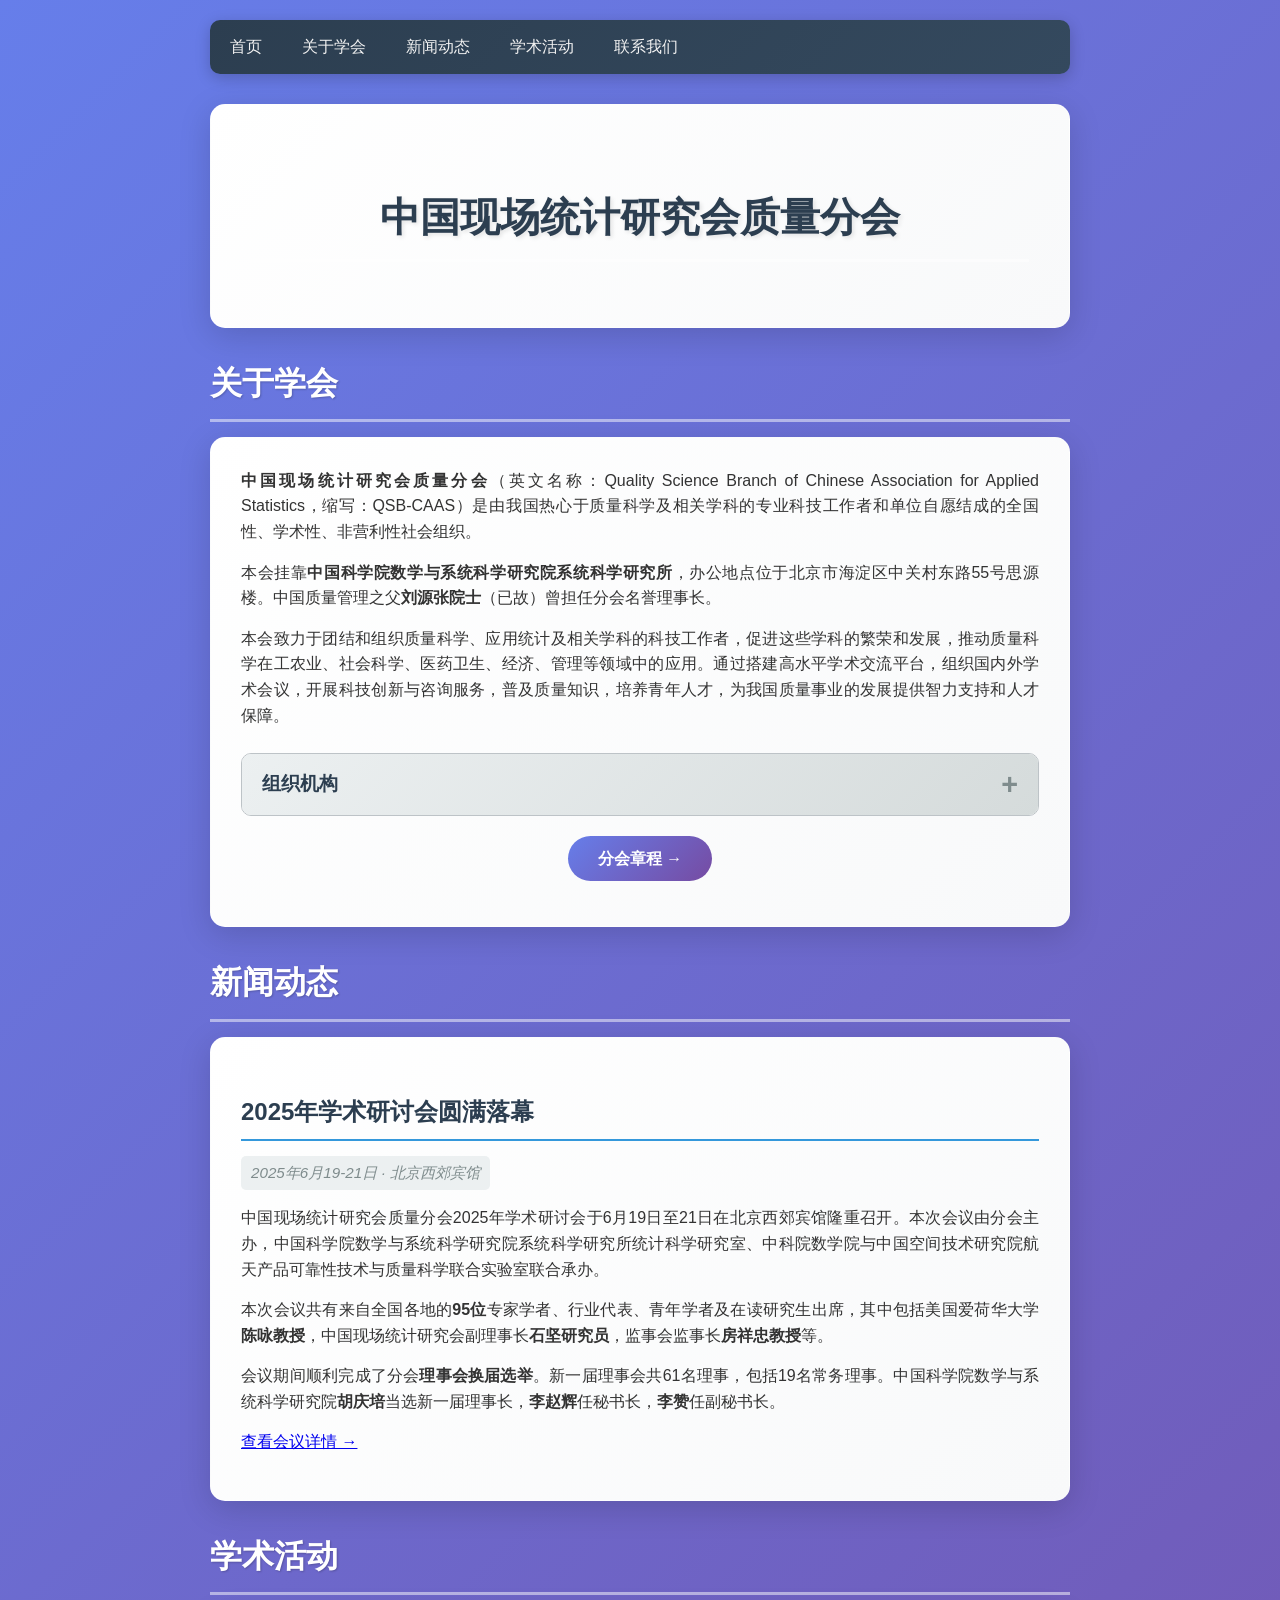
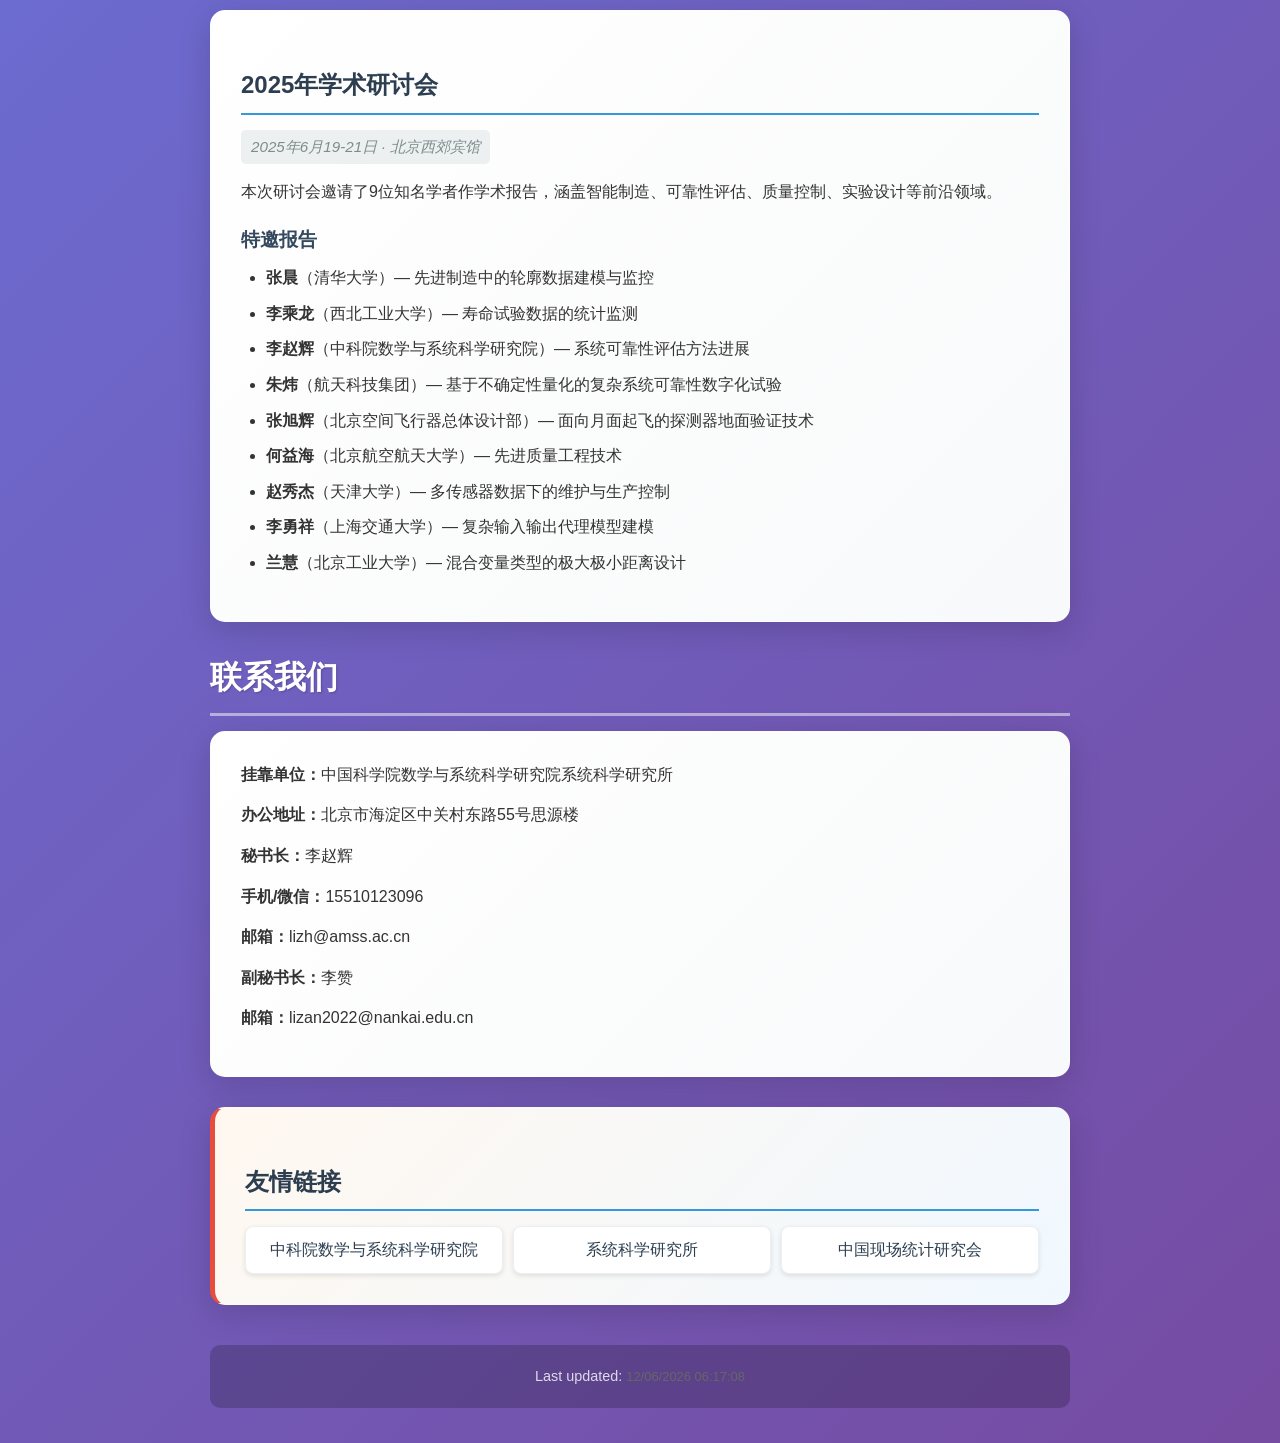
==== index.html @ e999b7ce "添加分会章程子页面，在关于学会中增加超链接" ====
<!DOCTYPE html>
<html lang="zh-CN">
<head>
    <meta charset="UTF-8">
    <meta name="viewport" content="width=device-width, initial-scale=1.0">
    <title>中国现场统计研究会质量分会</title>
    <link rel="stylesheet" href="/style.css">
</head>
<body>

<div class="navbar">
    <a href="#top">首页</a>
    <a href="#about">关于学会</a>
    <a href="#news">新闻动态</a>
    <a href="#activity">学术活动</a>
    <a href="#contact">联系我们</a>
</div>

<span class='anchor' id='top'></span>

<div class="profile">
  <h1>中国现场统计研究会质量分会</h1>
</div>

<span class='anchor' id='about'></span>

<h1>关于学会</h1>

<div class="section-content">
  <p><strong>中国现场统计研究会质量分会</strong>（英文名称：Quality Science Branch of Chinese Association for Applied Statistics，缩写：QSB-CAAS）是由我国热心于质量科学及相关学科的专业科技工作者和单位自愿结成的全国性、学术性、非营利性社会组织。</p>
  
  <p>本会挂靠<strong>中国科学院数学与系统科学研究院系统科学研究所</strong>，办公地点位于北京市海淀区中关村东路55号思源楼。中国质量管理之父<strong>刘源张院士</strong>（已故）曾担任分会名誉理事长。</p>
  
  <p>本会致力于团结和组织质量科学、应用统计及相关学科的科技工作者，促进这些学科的繁荣和发展，推动质量科学在工农业、社会科学、医药卫生、经济、管理等领域中的应用。通过搭建高水平学术交流平台，组织国内外学术会议，开展科技创新与咨询服务，普及质量知识，培养青年人才，为我国质量事业的发展提供智力支持和人才保障。</p>
  
  <details class="council-details">
    <summary>组织机构</summary>
    <div class="council-content">
      <p><strong>秘书长：</strong>李赵辉（中国科学院数学与系统科学研究院）</p>
      <p><strong>副秘书长：</strong>李赞（南开大学）</p>
      
      <h3>顾问（8名）</h3>
      <p class="council-list">于丹、赵宇、遇今、刘春合、房祥忠、程维虎、石坚、王立</p>
      
      <h3>理事长（5人）</h3>
      <p class="council-list">胡庆培、王凯波、王晶燕、马小兵、艾轶博</p>
      
      <h3>常务理事（19名）</h3>
      <p class="council-list">胡庆培、王凯波、王晶燕、马小兵、艾轶博、熊世峰、艾俊、宋政吉、熊笑、朱炜、何益海、张玺、吴建国、张晨、岳小伟、王典朋、陈磊、李忠华、李勇祥</p>
      
      <h3>理事（59名）</h3>
      <p class="council-list">胡庆培、王凯波、王晶燕、马小兵、艾轶博、熊世峰、艾俊、宋政吉、熊笑、朱炜、何益海、张玺、吴建国、张晨、岳小伟、王典朋、陈磊、李忠华、李勇祥、徐建宇、李赞、李赵辉、王成杰、宋锴、王彦、兰慧、何煦、潘文亮、王星、虞俊、陈建斌、孔祥顺、胡翔斌、赵健宇、张旭辉、张萌、马梁、戴伟、黄婷婷、赵广燕、李乘龙、赵秀杰、郭捷、张兆民、王峰、梁巧、周洪宇、陈佳、姜帆、邹庆荣、陈悦、王柄霖、徐照光、李凌江、高园园、张琪、赵婷、王志琼、王迪</p>
    </div>
  </details>
  
  <p style="margin-top: 20px; text-align: center;"><a href="/charter.html" style="display: inline-block; padding: 10px 30px; background: linear-gradient(135deg, #667eea 0%, #764ba2 100%); color: white; text-decoration: none; border-radius: 25px; font-weight: bold;">分会章程 →</a></p>
</div>

<span class='anchor' id='news'></span>

<h1>新闻动态</h1>

<div class="section-content">
  <h2>2025年学术研讨会圆满落幕</h2>
  <p class="news-date">2025年6月19-21日 · 北京西郊宾馆</p>
  
  <p>中国现场统计研究会质量分会2025年学术研讨会于6月19日至21日在北京西郊宾馆隆重召开。本次会议由分会主办，中国科学院数学与系统科学研究院系统科学研究所统计科学研究室、中科院数学院与中国空间技术研究院航天产品可靠性技术与质量科学联合实验室联合承办。</p>
  
  <p>本次会议共有来自全国各地的<strong>95位</strong>专家学者、行业代表、青年学者及在读研究生出席，其中包括美国爱荷华大学<strong>陈咏教授</strong>，中国现场统计研究会副理事长<strong>石坚研究员</strong>，监事会监事长<strong>房祥忠教授</strong>等。</p>
  
  <p>会议期间顺利完成了分会<strong>理事会换届选举</strong>。新一届理事会共61名理事，包括19名常务理事。中国科学院数学与系统科学研究院<strong>胡庆培</strong>当选新一届理事长，<strong>李赵辉</strong>任秘书长，<strong>李赞</strong>任副秘书长。</p>
  
  <p><a href="#activity">查看会议详情 →</a></p>
</div>

<span class='anchor' id='activity'></span>

<h1>学术活动</h1>

<div class="section-content">
  <h2>2025年学术研讨会</h2>
  <p class="news-date">2025年6月19-21日 · 北京西郊宾馆</p>
  
  <p>本次研讨会邀请了9位知名学者作学术报告，涵盖智能制造、可靠性评估、质量控制、实验设计等前沿领域。</p>
  
  <h3>特邀报告</h3>
  <ul>
    <li><strong>张晨</strong>（清华大学）— 先进制造中的轮廓数据建模与监控</li>
    <li><strong>李乘龙</strong>（西北工业大学）— 寿命试验数据的统计监测</li>
    <li><strong>李赵辉</strong>（中科院数学与系统科学研究院）— 系统可靠性评估方法进展</li>
    <li><strong>朱炜</strong>（航天科技集团）— 基于不确定性量化的复杂系统可靠性数字化试验</li>
    <li><strong>张旭辉</strong>（北京空间飞行器总体设计部）— 面向月面起飞的探测器地面验证技术</li>
    <li><strong>何益海</strong>（北京航空航天大学）— 先进质量工程技术</li>
    <li><strong>赵秀杰</strong>（天津大学）— 多传感器数据下的维护与生产控制</li>
    <li><strong>李勇祥</strong>（上海交通大学）— 复杂输入输出代理模型建模</li>
    <li><strong>兰慧</strong>（北京工业大学）— 混合变量类型的极大极小距离设计</li>
  </ul>
</div>

<span class='anchor' id='contact'></span>

<h1>联系我们</h1>

<div class="section-content">
  <p><strong>挂靠单位：</strong>中国科学院数学与系统科学研究院系统科学研究所</p>
  <p><strong>办公地址：</strong>北京市海淀区中关村东路55号思源楼</p>
  <p><strong>秘书长：</strong>李赵辉</p>
  <p><strong>手机/微信：</strong>15510123096</p>
  <p><strong>邮箱：</strong>lizh@amss.ac.cn</p>
  <p><strong>副秘书长：</strong>李赞</p>
  <p><strong>邮箱：</strong>lizan2022@nankai.edu.cn</p>
</div>

<div class="section-content links-box">
  <h2>友情链接</h2>
  <div class="links-grid">
    <a href="http://www.amss.cas.cn" target="_blank">中科院数学与系统科学研究院</a>
    <a href="http://www.amss.cas.cn/ss" target="_blank">系统科学研究所</a>
    <a href="https://www.tsien.org" target="_blank">中国现场统计研究会</a>
  </div>
</div>

<p class="footer">Last updated: <span id="lastModified"></span></p>

<script src="https://code.jquery.com/jquery-3.6.0.min.js"></script>
<script src="/script.js"></script>

</body>
</html>
---- style.css ----
* {
    margin: 0;
    padding: 0;
    box-sizing: border-box;
}

body {
    font-family: -apple-system, BlinkMacSystemFont, "Segoe UI", Roboto, "Helvetica Neue", Arial, sans-serif;
    line-height: 1.6;
    color: #333;
    max-width: 900px;
    margin: 0 auto;
    padding: 20px;
    background: linear-gradient(135deg, #667eea 0%, #764ba2 100%);
    min-height: 100vh;
}

.navbar {
    background: linear-gradient(135deg, #2c3e50 0%, #34495e 100%);
    overflow: hidden;
    border-radius: 10px;
    margin-bottom: 30px;
    box-shadow: 0 4px 15px rgba(0,0,0,0.2);
}

.navbar a {
    float: left;
    display: block;
    color: #f2f2f2;
    text-align: center;
    padding: 14px 20px;
    text-decoration: none;
    font-size: 16px;
    transition: all 0.3s;
}

.navbar a:hover {
    background-color: #3498db;
    color: white;
    transform: translateY(-2px);
}

.anchor {
    display: block;
    position: relative;
    top: -70px;
    visibility: hidden;
}

.profile {
    background: linear-gradient(135deg, #ffffff 0%, #f8f9fa 100%);
    padding: 50px 40px;
    border-radius: 15px;
    box-shadow: 0 8px 32px rgba(0,0,0,0.15);
    margin-bottom: 30px;
    text-align: center;
    border: 1px solid rgba(255,255,255,0.2);
}

.profile h1 {
    color: #2c3e50;
    margin-bottom: 15px;
    font-size: 2.5em;
    text-shadow: 2px 2px 4px rgba(0,0,0,0.1);
}

.profile p {
    color: #666;
    font-size: 1.2em;
}

h1 {
    color: white;
    margin: 30px 0 15px 0;
    padding-bottom: 10px;
    border-bottom: 3px solid rgba(255,255,255,0.5);
    text-shadow: 1px 1px 2px rgba(0,0,0,0.2);
}

p {
    margin-bottom: 15px;
    text-align: justify;
}

ul {
    margin-left: 20px;
    margin-bottom: 15px;
}

li {
    margin-bottom: 8px;
}

#lastModified {
    color: #666;
    font-size: 0.9em;
}

.section-content {
    background: linear-gradient(135deg, #ffffff 0%, #f8f9fa 100%);
    padding: 30px;
    border-radius: 15px;
    box-shadow: 0 8px 32px rgba(0,0,0,0.15);
    margin-bottom: 30px;
    border: 1px solid rgba(255,255,255,0.2);
    transition: transform 0.3s;
}

.section-content:hover {
    transform: translateY(-5px);
}

.section-content h2 {
    color: #2c3e50;
    margin: 25px 0 15px 0;
    padding-bottom: 8px;
    border-bottom: 2px solid #3498db;
    font-size: 1.5em;
}

.section-content h3 {
    color: #34495e;
    margin: 20px 0 10px 0;
    font-size: 1.2em;
}

.section-content ul {
    margin-left: 25px;
    margin-bottom: 15px;
}

.section-content li {
    margin-bottom: 10px;
    line-height: 1.6;
}

.news-date {
    color: #7f8c8d;
    font-size: 0.95em;
    margin-bottom: 15px;
    font-style: italic;
    background: #ecf0f1;
    padding: 5px 10px;
    border-radius: 5px;
    display: inline-block;
}

.subtitle {
    color: #666;
    font-size: 1.1em;
    margin-top: 10px;
    font-style: italic;
}

/* 理事会折叠样式 */
.council-details {
    margin-top: 25px;
    border: 1px solid #bdc3c7;
    border-radius: 10px;
    overflow: hidden;
    background: #f8f9fa;
}

.council-details summary {
    padding: 15px 20px;
    font-size: 1.2em;
    font-weight: bold;
    color: #2c3e50;
    cursor: pointer;
    background: linear-gradient(135deg, #ecf0f1 0%, #d5dbdb 100%);
    list-style: none;
    position: relative;
    transition: all 0.3s;
}

.council-details summary:hover {
    background: linear-gradient(135deg, #d5dbdb 0%, #bdc3c7 100%);
}

.council-details summary::-webkit-details-marker {
    display: none;
}

.council-details summary::after {
    content: '+';
    position: absolute;
    right: 20px;
    top: 50%;
    transform: translateY(-50%);
    font-size: 1.5em;
    color: #7f8c8d;
    transition: transform 0.3s;
}

.council-details[open] summary::after {
    content: '−';
    transform: translateY(-50%);
}

.council-content {
    padding: 20px;
    background: white;
}

.council-content h3 {
    color: #2c3e50;
    margin: 20px 0 10px 0;
    font-size: 1em;
    border-bottom: 1px solid #ecf0f1;
    padding-bottom: 5px;
}

.council-list {
    font-size: 0.85em;
    color: #555;
    line-height: 1.8;
    margin: 10px 0;
}

/* 友情链接样式 */
.links-box {
    background: linear-gradient(135deg, #fff8f0 0%, #f0f8ff 100%);
    border-left: 5px solid #e74c3c;
}

.links-grid {
    display: grid;
    grid-template-columns: repeat(auto-fit, minmax(200px, 1fr));
    gap: 10px;
    margin-top: 15px;
}

.links-grid a {
    display: block;
    padding: 10px 15px;
    background: white;
    color: #2c3e50;
    text-decoration: none;
    border-radius: 8px;
    text-align: center;
    box-shadow: 0 2px 5px rgba(0,0,0,0.1);
    transition: all 0.3s;
    border: 1px solid #ecf0f1;
}

.links-grid a:hover {
    background: #3498db;
    color: white;
    transform: translateY(-2px);
    box-shadow: 0 4px 12px rgba(52, 152, 219, 0.3);
}

.footer {
    text-align: center;
    color: rgba(255,255,255,0.8);
    font-size: 0.9em;
    margin-top: 40px;
    padding: 20px;
    background: rgba(0,0,0,0.2);
    border-radius: 10px;
}

/* 响应式设计 */
@media (max-width: 600px) {
    .navbar a {
        float: none;
        width: 100%;
    }
    
    .profile h1 {
        font-size: 1.8em;
    }
    

}
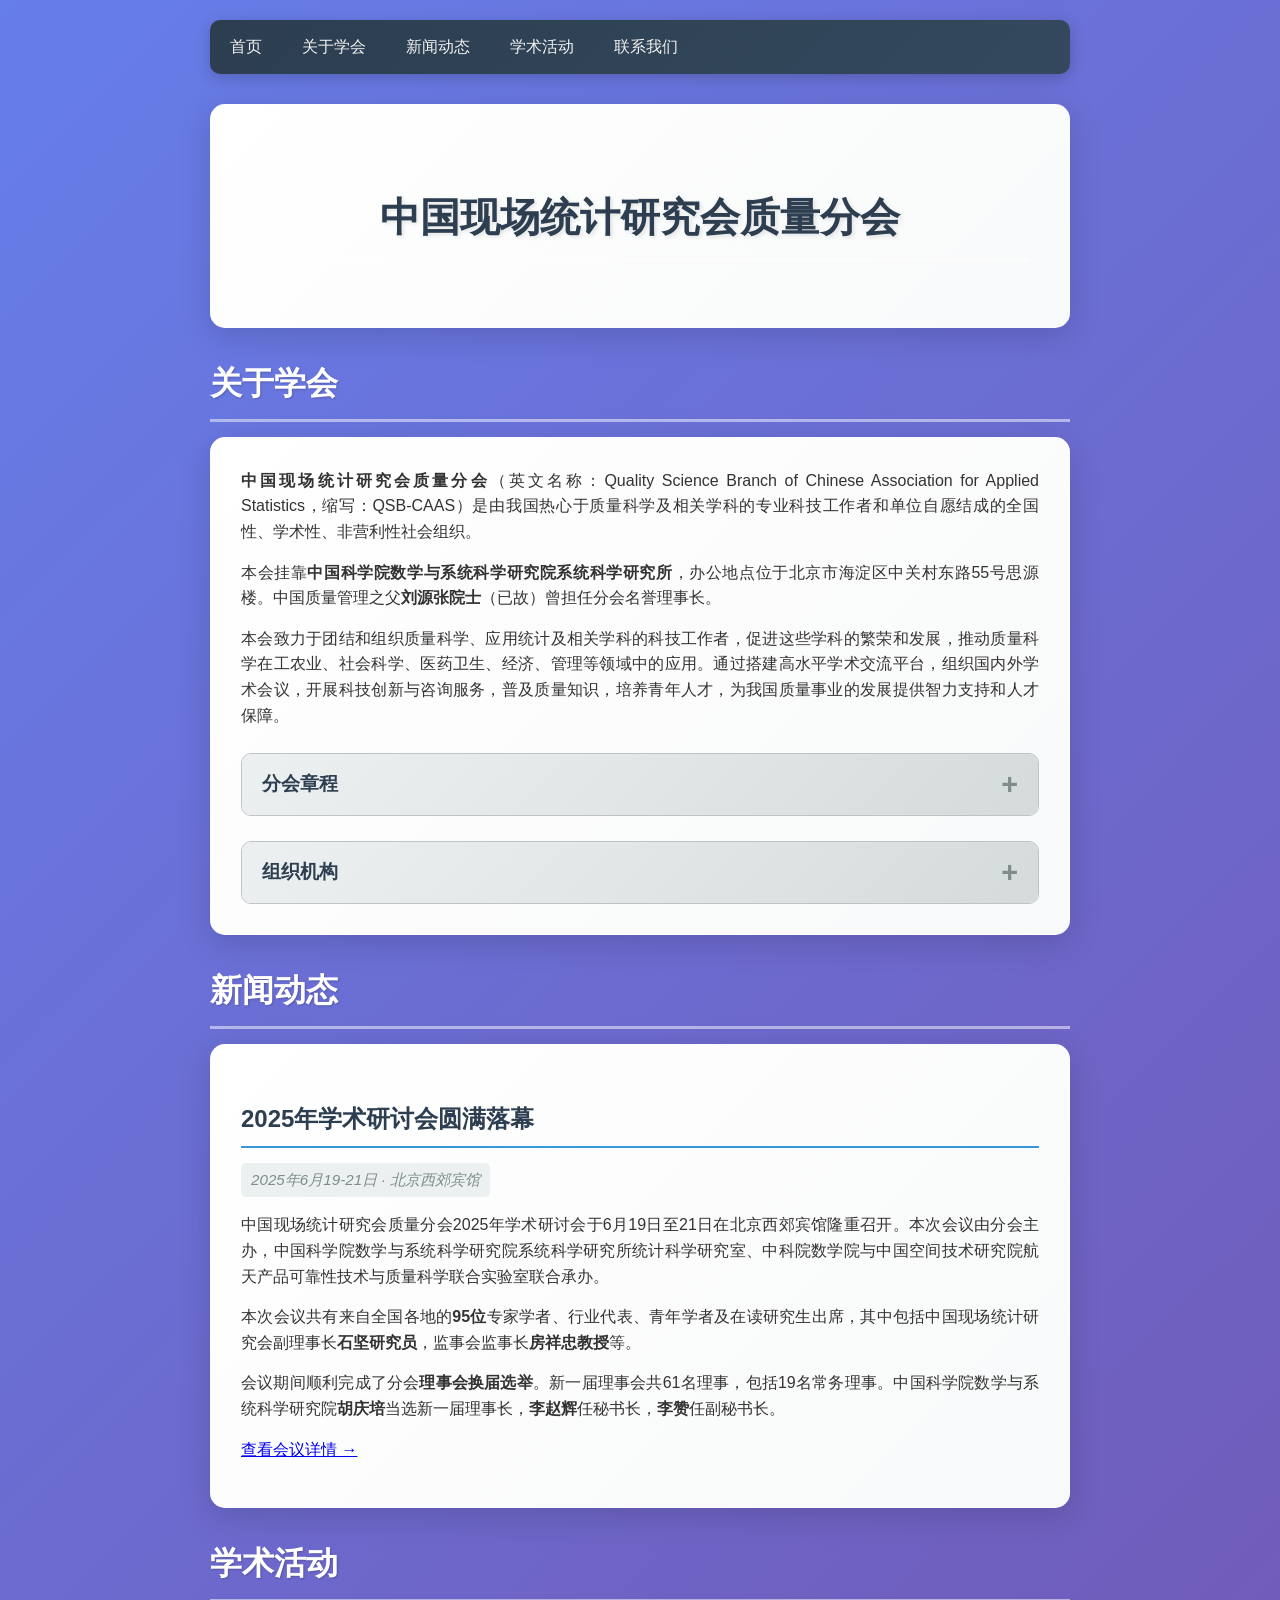
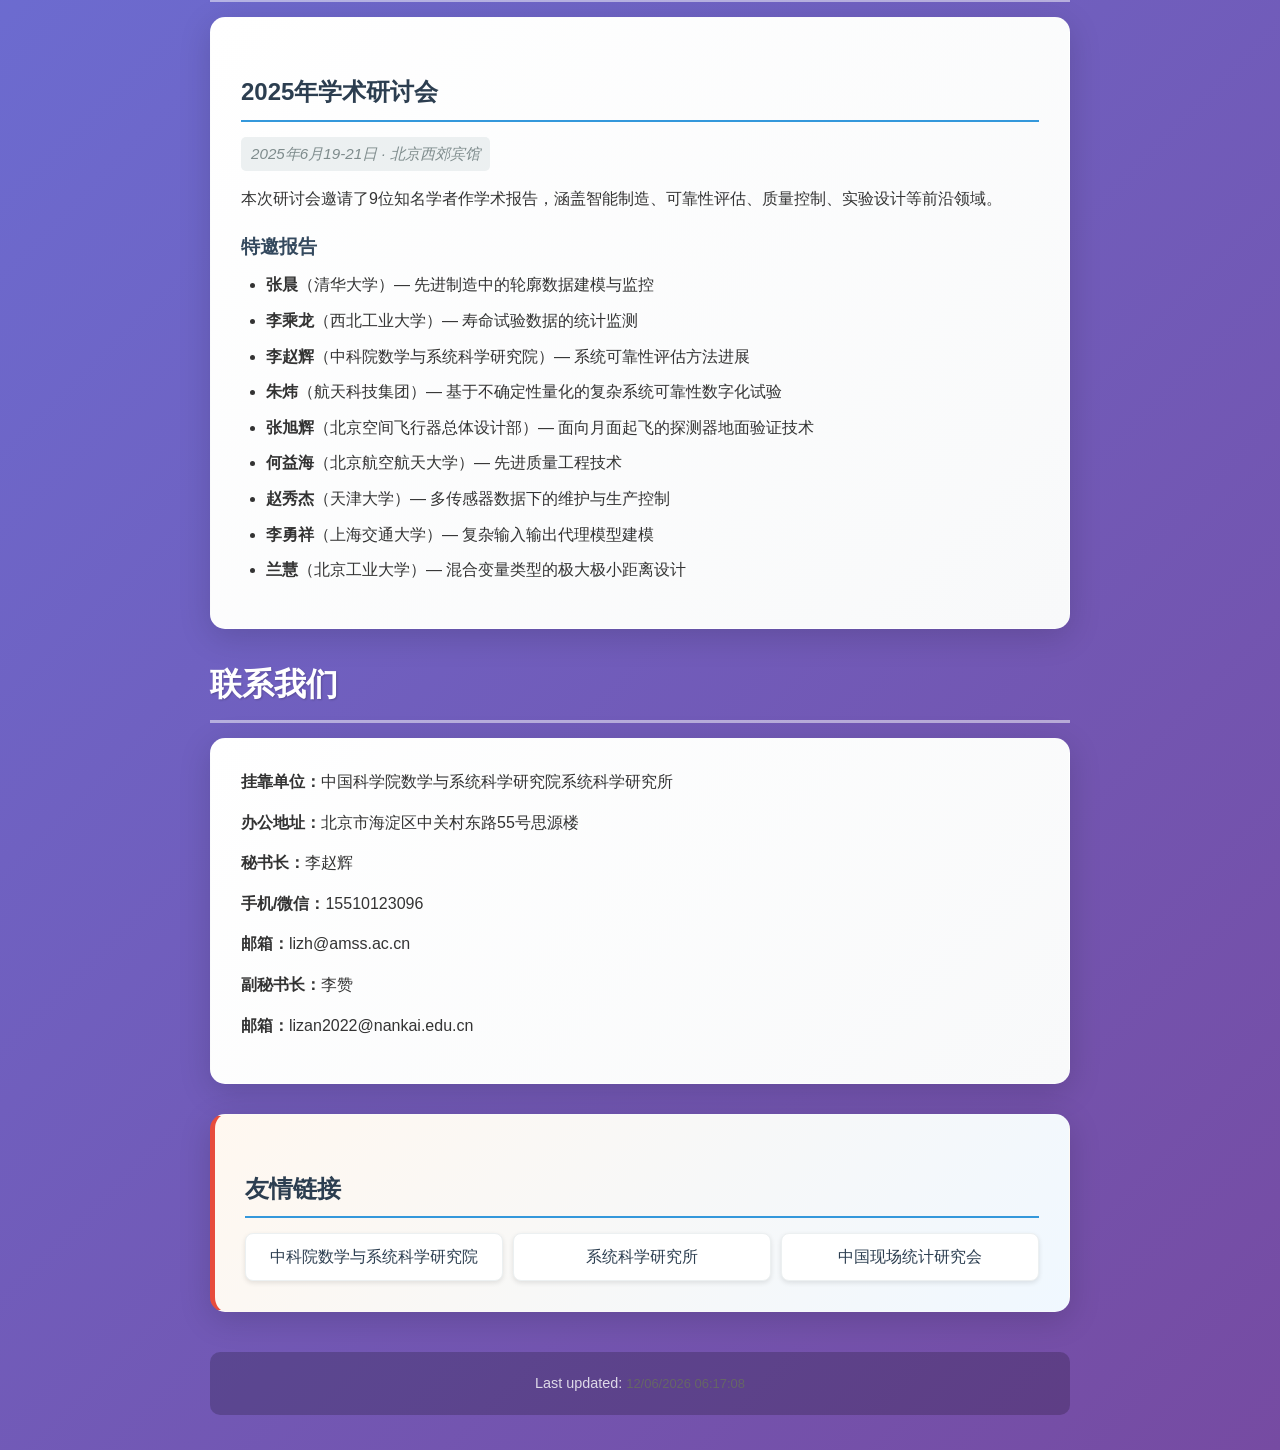
==== commit f320668e: "删除陈咏信息，将章程链接改为折叠式并前置" ====
--- a/index.html
+++ b/index.html
@@ -34,6 +34,13 @@
   <p>本会致力于团结和组织质量科学、应用统计及相关学科的科技工作者，促进这些学科的繁荣和发展，推动质量科学在工农业、社会科学、医药卫生、经济、管理等领域中的应用。通过搭建高水平学术交流平台，组织国内外学术会议，开展科技创新与咨询服务，普及质量知识，培养青年人才，为我国质量事业的发展提供智力支持和人才保障。</p>
   
   <details class="council-details">
+    <summary>分会章程</summary>
+    <div class="council-content">
+      <p style="text-align: center; margin: 20px 0;"><a href="/charter.html" style="display: inline-block; padding: 12px 40px; background: linear-gradient(135deg, #667eea 0%, #764ba2 100%); color: white; text-decoration: none; border-radius: 25px; font-weight: bold;">查看完整章程 →</a></p>
+    </div>
+  </details>
+  
+  <details class="council-details">
     <summary>组织机构</summary>
     <div class="council-content">
       <p><strong>秘书长：</strong>李赵辉（中国科学院数学与系统科学研究院）</p>
@@ -53,7 +60,6 @@
     </div>
   </details>
   
-  <p style="margin-top: 20px; text-align: center;"><a href="/charter.html" style="display: inline-block; padding: 10px 30px; background: linear-gradient(135deg, #667eea 0%, #764ba2 100%); color: white; text-decoration: none; border-radius: 25px; font-weight: bold;">分会章程 →</a></p>
 </div>
 
 <span class='anchor' id='news'></span>
@@ -66,7 +72,7 @@
   
   <p>中国现场统计研究会质量分会2025年学术研讨会于6月19日至21日在北京西郊宾馆隆重召开。本次会议由分会主办，中国科学院数学与系统科学研究院系统科学研究所统计科学研究室、中科院数学院与中国空间技术研究院航天产品可靠性技术与质量科学联合实验室联合承办。</p>
   
-  <p>本次会议共有来自全国各地的<strong>95位</strong>专家学者、行业代表、青年学者及在读研究生出席，其中包括美国爱荷华大学<strong>陈咏教授</strong>，中国现场统计研究会副理事长<strong>石坚研究员</strong>，监事会监事长<strong>房祥忠教授</strong>等。</p>
+  <p>本次会议共有来自全国各地的<strong>95位</strong>专家学者、行业代表、青年学者及在读研究生出席，其中包括中国现场统计研究会副理事长<strong>石坚研究员</strong>，监事会监事长<strong>房祥忠教授</strong>等。</p>
   
   <p>会议期间顺利完成了分会<strong>理事会换届选举</strong>。新一届理事会共61名理事，包括19名常务理事。中国科学院数学与系统科学研究院<strong>胡庆培</strong>当选新一届理事长，<strong>李赵辉</strong>任秘书长，<strong>李赞</strong>任副秘书长。</p>
   
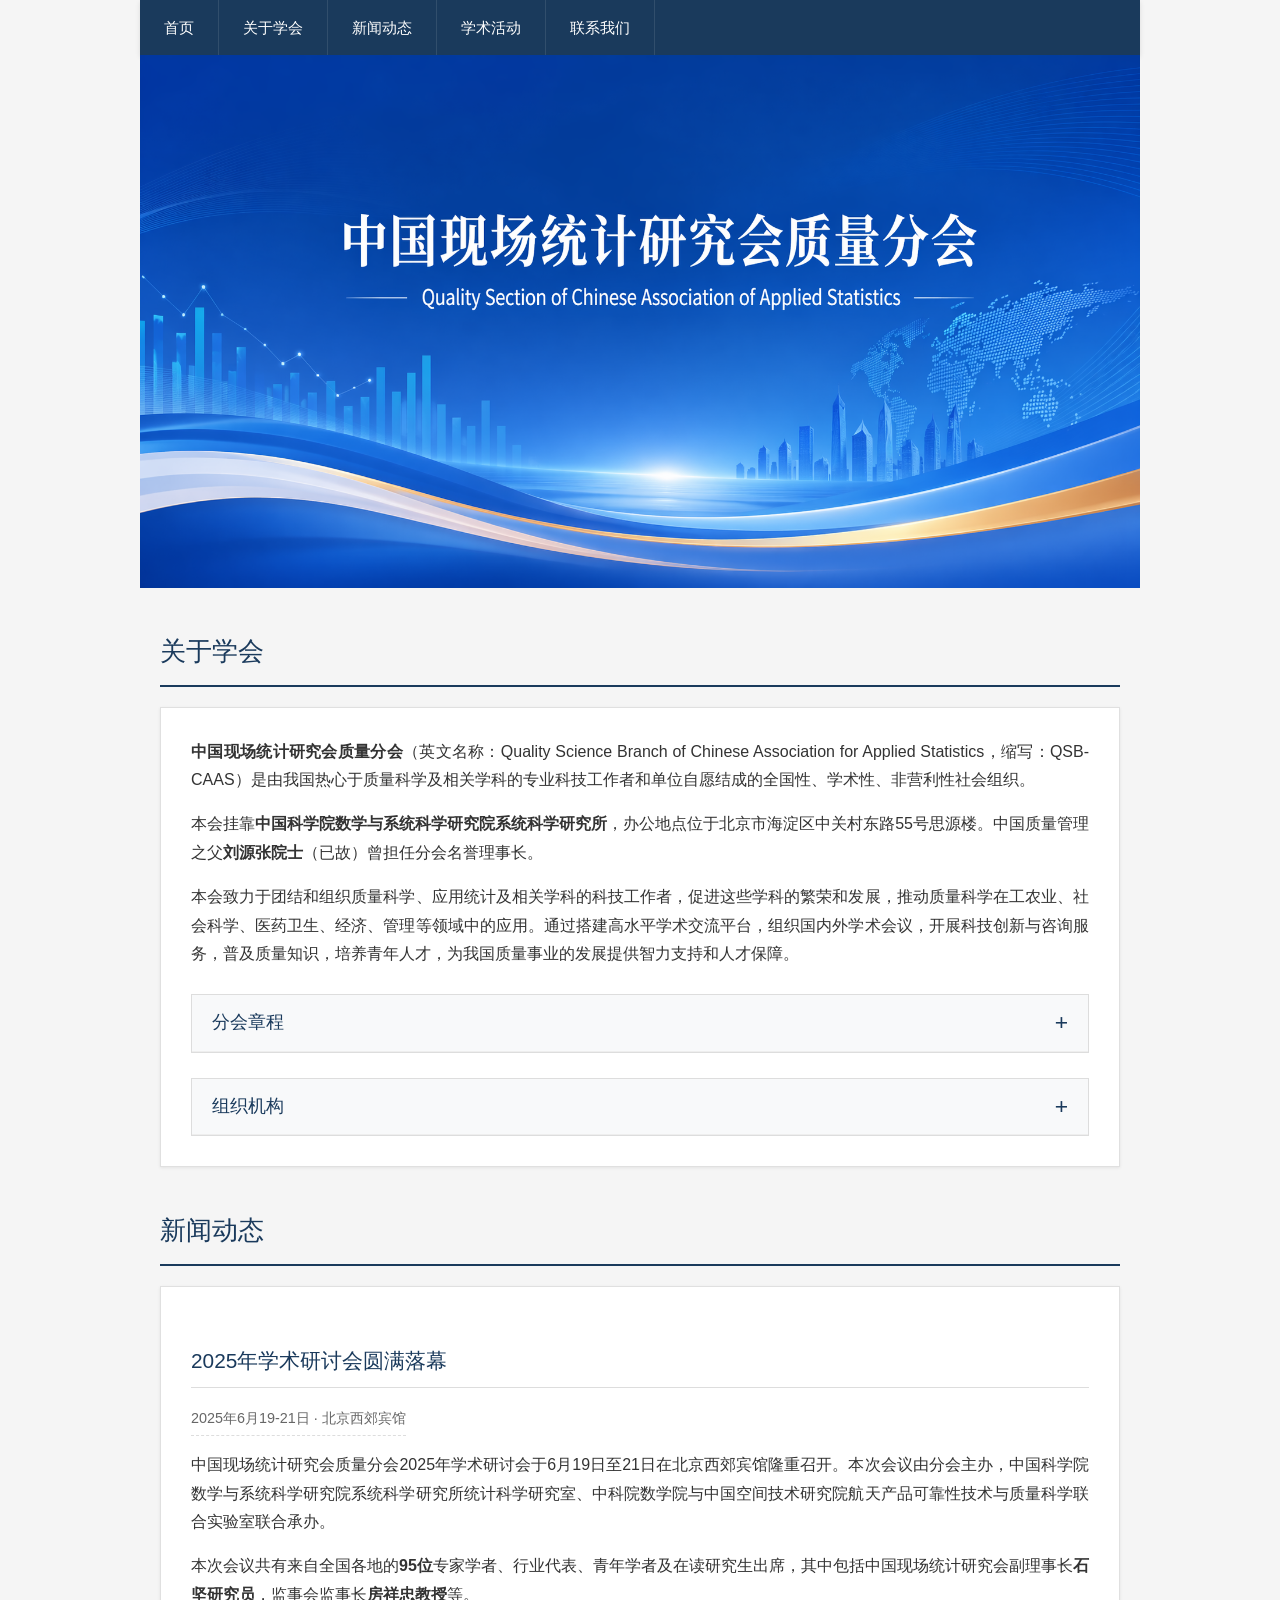
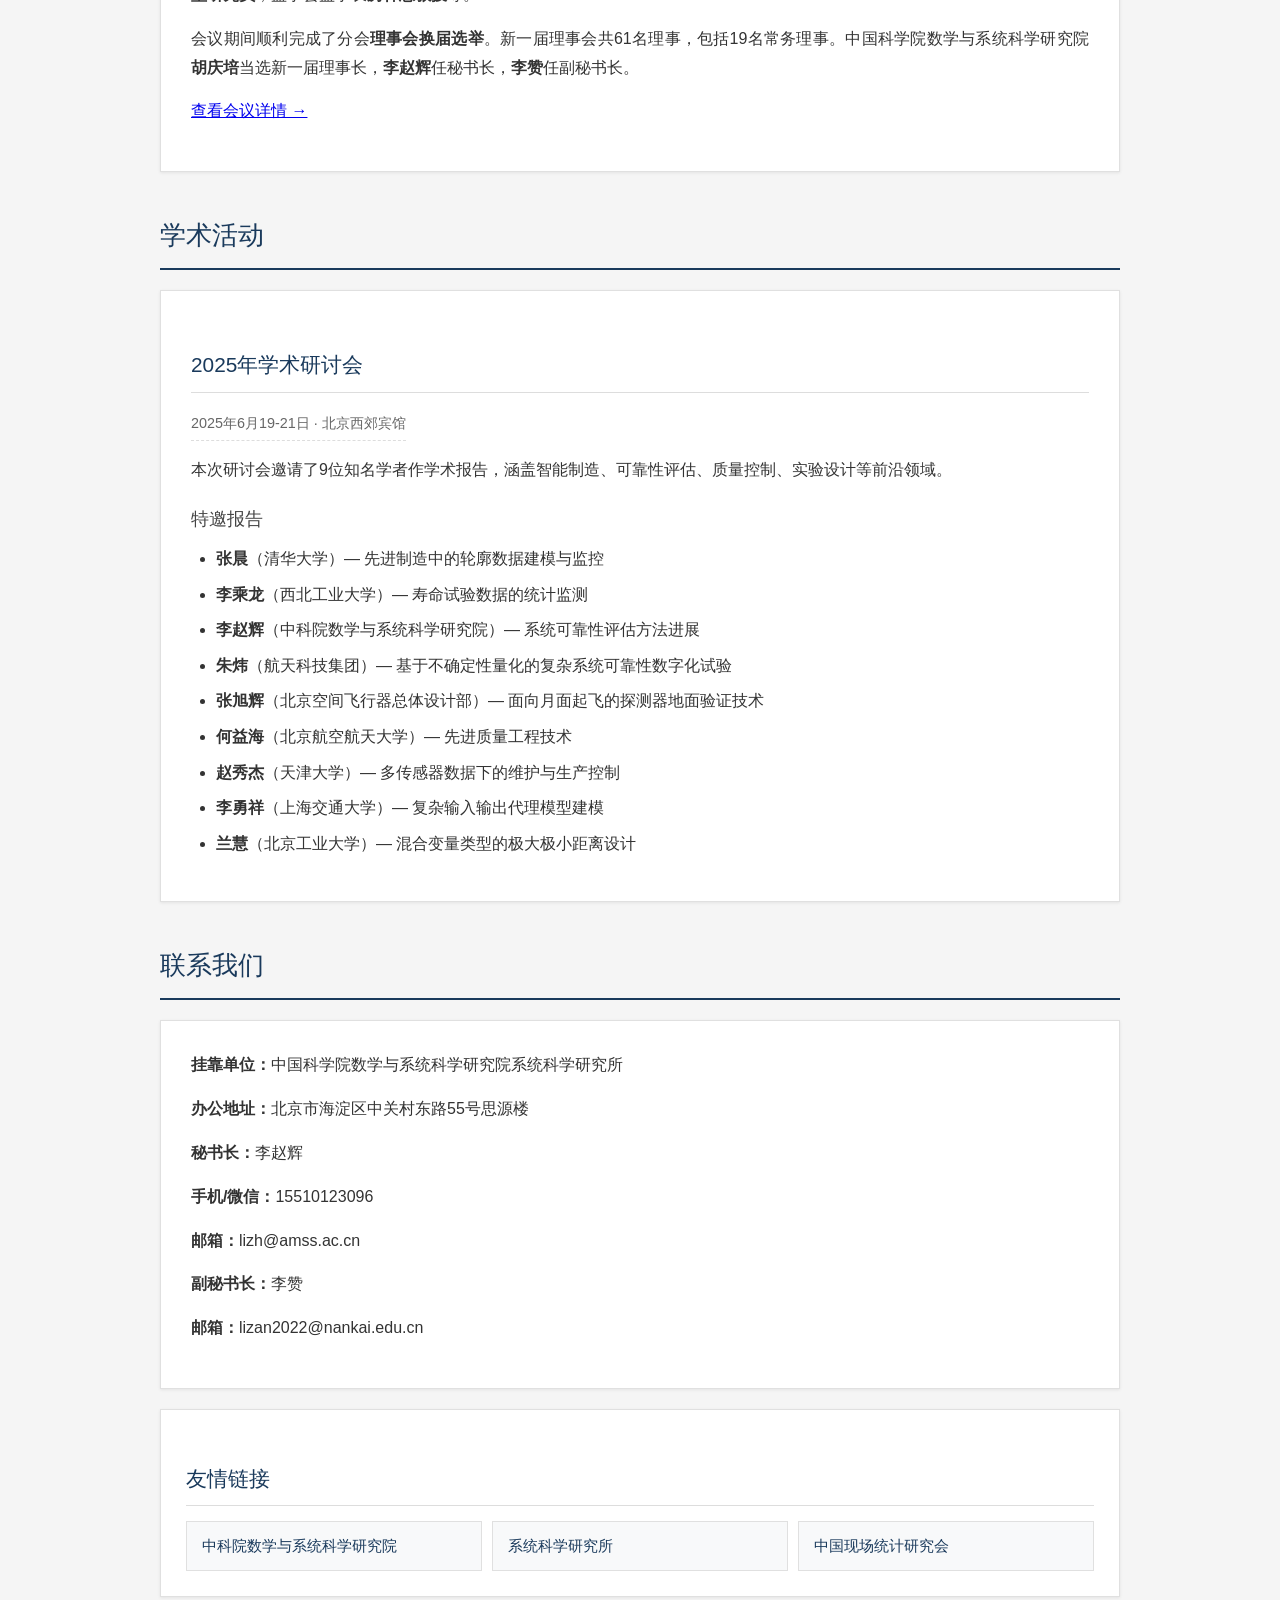
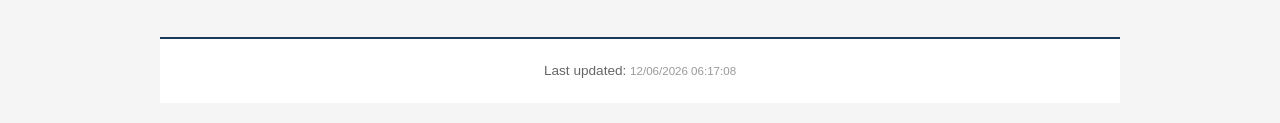
==== commit 937050b2: "feat: replace text title with banner image and remove background padding" ====
--- a/index.html
+++ b/index.html
@@ -19,7 +19,7 @@
 <span class='anchor' id='top'></span>
 
 <div class="profile">
-  <h1>中国现场统计研究会质量分会</h1>
+  <img src="/title.png" alt="中国现场统计研究会质量分会" class="title-img">
 </div>
 
 <span class='anchor' id='about'></span>
@@ -121,7 +121,7 @@
   <h2>友情链接</h2>
   <div class="links-grid">
     <a href="http://www.amss.cas.cn" target="_blank">中科院数学与系统科学研究院</a>
-    <a href="http://www.amss.cas.cn/ss" target="_blank">系统科学研究所</a>
+    <a href="http://iss.amss.cas.cn/" target="_blank">系统科学研究所</a>
     <a href="https://www.tsien.org" target="_blank">中国现场统计研究会</a>
   </div>
 </div>
--- a/style.css
+++ b/style.css
@@ -5,76 +5,73 @@
 }
 
 body {
-    font-family: -apple-system, BlinkMacSystemFont, "Segoe UI", Roboto, "Helvetica Neue", Arial, sans-serif;
-    line-height: 1.6;
+    font-family: "Microsoft YaHei", "SimHei", -apple-system, BlinkMacSystemFont, "Segoe UI", Roboto, "Helvetica Neue", Arial, sans-serif;
+    line-height: 1.8;
     color: #333;
-    max-width: 900px;
+    max-width: 1000px;
     margin: 0 auto;
-    padding: 20px;
-    background: linear-gradient(135deg, #667eea 0%, #764ba2 100%);
+    padding: 0;
+    background: #f5f5f5;
     min-height: 100vh;
 }
 
 .navbar {
-    background: linear-gradient(135deg, #2c3e50 0%, #34495e 100%);
+    background: #1a3a5c;
     overflow: hidden;
-    border-radius: 10px;
-    margin-bottom: 30px;
-    box-shadow: 0 4px 15px rgba(0,0,0,0.2);
+    margin-bottom: 0;
+    box-shadow: 0 2px 5px rgba(0,0,0,0.1);
 }
 
 .navbar a {
     float: left;
     display: block;
-    color: #f2f2f2;
+    color: #fff;
     text-align: center;
-    padding: 14px 20px;
+    padding: 14px 24px;
     text-decoration: none;
-    font-size: 16px;
-    transition: all 0.3s;
+    font-size: 15px;
+    transition: background-color 0.3s;
+    border-right: 1px solid rgba(255,255,255,0.1);
 }
 
 .navbar a:hover {
-    background-color: #3498db;
+    background-color: #2c5282;
     color: white;
-    transform: translateY(-2px);
 }
 
 .anchor {
     display: block;
     position: relative;
-    top: -70px;
+    top: -50px;
     visibility: hidden;
 }
 
 .profile {
-    background: linear-gradient(135deg, #ffffff 0%, #f8f9fa 100%);
-    padding: 50px 40px;
-    border-radius: 15px;
-    box-shadow: 0 8px 32px rgba(0,0,0,0.15);
-    margin-bottom: 30px;
+    background: none;
+    padding: 0;
+    margin-bottom: 0;
     text-align: center;
-    border: 1px solid rgba(255,255,255,0.2);
-}
-
-.profile h1 {
-    color: #2c3e50;
-    margin-bottom: 15px;
-    font-size: 2.5em;
-    text-shadow: 2px 2px 4px rgba(0,0,0,0.1);
 }
 
 .profile p {
-    color: #666;
-    font-size: 1.2em;
+    color: rgba(255,255,255,0.9);
+    font-size: 1.1em;
+}
+
+.title-img {
+    width: 100%;
+    height: auto;
+    display: block;
+    margin: 0 auto;
 }
 
 h1 {
-    color: white;
-    margin: 30px 0 15px 0;
+    color: #1a3a5c;
+    margin: 40px 20px 20px 20px;
     padding-bottom: 10px;
-    border-bottom: 3px solid rgba(255,255,255,0.5);
-    text-shadow: 1px 1px 2px rgba(0,0,0,0.2);
+    border-bottom: 2px solid #1a3a5c;
+    font-size: 1.6em;
+    font-weight: normal;
 }
 
 p {
@@ -83,7 +80,7 @@
 }
 
 ul {
-    margin-left: 20px;
+    margin-left: 25px;
     margin-bottom: 15px;
 }
 
@@ -92,36 +89,32 @@
 }
 
 #lastModified {
-    color: #666;
-    font-size: 0.9em;
+    color: #999;
+    font-size: 0.85em;
 }
 
 .section-content {
-    background: linear-gradient(135deg, #ffffff 0%, #f8f9fa 100%);
+    background: white;
     padding: 30px;
-    border-radius: 15px;
-    box-shadow: 0 8px 32px rgba(0,0,0,0.15);
-    margin-bottom: 30px;
-    border: 1px solid rgba(255,255,255,0.2);
-    transition: transform 0.3s;
-}
-
-.section-content:hover {
-    transform: translateY(-5px);
+    margin: 20px;
+    border: 1px solid #e0e0e0;
+    box-shadow: 0 1px 3px rgba(0,0,0,0.08);
 }
 
 .section-content h2 {
-    color: #2c3e50;
+    color: #1a3a5c;
     margin: 25px 0 15px 0;
     padding-bottom: 8px;
-    border-bottom: 2px solid #3498db;
-    font-size: 1.5em;
+    border-bottom: 1px solid #ddd;
+    font-size: 1.3em;
+    font-weight: normal;
 }
 
 .section-content h3 {
-    color: #34495e;
+    color: #444;
     margin: 20px 0 10px 0;
-    font-size: 1.2em;
+    font-size: 1.1em;
+    font-weight: normal;
 }
 
 .section-content ul {
@@ -135,13 +128,11 @@
 }
 
 .news-date {
-    color: #7f8c8d;
-    font-size: 0.95em;
-    margin-bottom: 15px;
-    font-style: italic;
-    background: #ecf0f1;
-    padding: 5px 10px;
-    border-radius: 5px;
+    color: #666;
+    font-size: 0.9em;
+    margin-bottom: 15px;
+    padding: 3px 0;
+    border-bottom: 1px dashed #ddd;
     display: inline-block;
 }
 
@@ -149,32 +140,30 @@
     color: #666;
     font-size: 1.1em;
     margin-top: 10px;
-    font-style: italic;
 }
 
 /* 理事会折叠样式 */
 .council-details {
     margin-top: 25px;
-    border: 1px solid #bdc3c7;
-    border-radius: 10px;
+    border: 1px solid #ddd;
     overflow: hidden;
+    background: white;
+}
+
+.council-details summary {
+    padding: 12px 20px;
+    font-size: 1.1em;
+    color: #1a3a5c;
+    cursor: pointer;
     background: #f8f9fa;
-}
-
-.council-details summary {
-    padding: 15px 20px;
-    font-size: 1.2em;
-    font-weight: bold;
-    color: #2c3e50;
-    cursor: pointer;
-    background: linear-gradient(135deg, #ecf0f1 0%, #d5dbdb 100%);
     list-style: none;
     position: relative;
     transition: all 0.3s;
+    border-bottom: 1px solid #eee;
 }
 
 .council-details summary:hover {
-    background: linear-gradient(135deg, #d5dbdb 0%, #bdc3c7 100%);
+    background: #e9ecef;
 }
 
 .council-details summary::-webkit-details-marker {
@@ -187,14 +176,17 @@
     right: 20px;
     top: 50%;
     transform: translateY(-50%);
-    font-size: 1.5em;
-    color: #7f8c8d;
-    transition: transform 0.3s;
+    font-size: 1.3em;
+    color: #1a3a5c;
+    font-weight: normal;
 }
 
 .council-details[open] summary::after {
     content: '−';
-    transform: translateY(-50%);
+}
+
+.council-details[open] summary {
+    border-bottom: 1px solid #ddd;
 }
 
 .council-content {
@@ -203,15 +195,16 @@
 }
 
 .council-content h3 {
-    color: #2c3e50;
+    color: #1a3a5c;
     margin: 20px 0 10px 0;
-    font-size: 1em;
-    border-bottom: 1px solid #ecf0f1;
+    font-size: 0.95em;
+    border-bottom: 1px solid #eee;
     padding-bottom: 5px;
+    font-weight: bold;
 }
 
 .council-list {
-    font-size: 0.85em;
+    font-size: 0.9em;
     color: #555;
     line-height: 1.8;
     margin: 10px 0;
@@ -219,45 +212,53 @@
 
 /* 友情链接样式 */
 .links-box {
-    background: linear-gradient(135deg, #fff8f0 0%, #f0f8ff 100%);
-    border-left: 5px solid #e74c3c;
+    background: white;
+    border: 1px solid #e0e0e0;
+    margin: 20px;
+    padding: 25px;
+    box-shadow: 0 1px 3px rgba(0,0,0,0.08);
+}
+
+.links-box h2 {
+    color: #1a3a5c;
+    margin-bottom: 15px;
+    padding-bottom: 8px;
+    border-bottom: 1px solid #ddd;
+    font-size: 1.3em;
+    font-weight: normal;
 }
 
 .links-grid {
     display: grid;
-    grid-template-columns: repeat(auto-fit, minmax(200px, 1fr));
+    grid-template-columns: repeat(auto-fit, minmax(250px, 1fr));
     gap: 10px;
-    margin-top: 15px;
 }
 
 .links-grid a {
     display: block;
     padding: 10px 15px;
-    background: white;
-    color: #2c3e50;
+    background: #f8f9fa;
+    color: #1a3a5c;
     text-decoration: none;
-    border-radius: 8px;
-    text-align: center;
-    box-shadow: 0 2px 5px rgba(0,0,0,0.1);
+    border: 1px solid #e0e0e0;
     transition: all 0.3s;
-    border: 1px solid #ecf0f1;
+    font-size: 0.95em;
 }
 
 .links-grid a:hover {
-    background: #3498db;
+    background: #1a3a5c;
     color: white;
-    transform: translateY(-2px);
-    box-shadow: 0 4px 12px rgba(52, 152, 219, 0.3);
+    border-color: #1a3a5c;
 }
 
 .footer {
     text-align: center;
-    color: rgba(255,255,255,0.8);
-    font-size: 0.9em;
-    margin-top: 40px;
+    color: #666;
+    font-size: 0.85em;
+    margin: 40px 20px 20px 20px;
     padding: 20px;
-    background: rgba(0,0,0,0.2);
-    border-radius: 10px;
+    background: white;
+    border-top: 2px solid #1a3a5c;
 }
 
 /* 响应式设计 */
@@ -265,11 +266,24 @@
     .navbar a {
         float: none;
         width: 100%;
-    }
-    
-    .profile h1 {
-        font-size: 1.8em;
-    }
-    
-
-}
+        border-right: none;
+        border-bottom: 1px solid rgba(255,255,255,0.1);
+    }
+    
+    .profile {
+        padding: 0;
+    }
+    
+    .title-img {
+        max-height: 200px;
+    }
+    
+    .section-content {
+        margin: 10px;
+        padding: 20px;
+    }
+    
+    h1 {
+        margin: 30px 10px 15px 10px;
+    }
+}
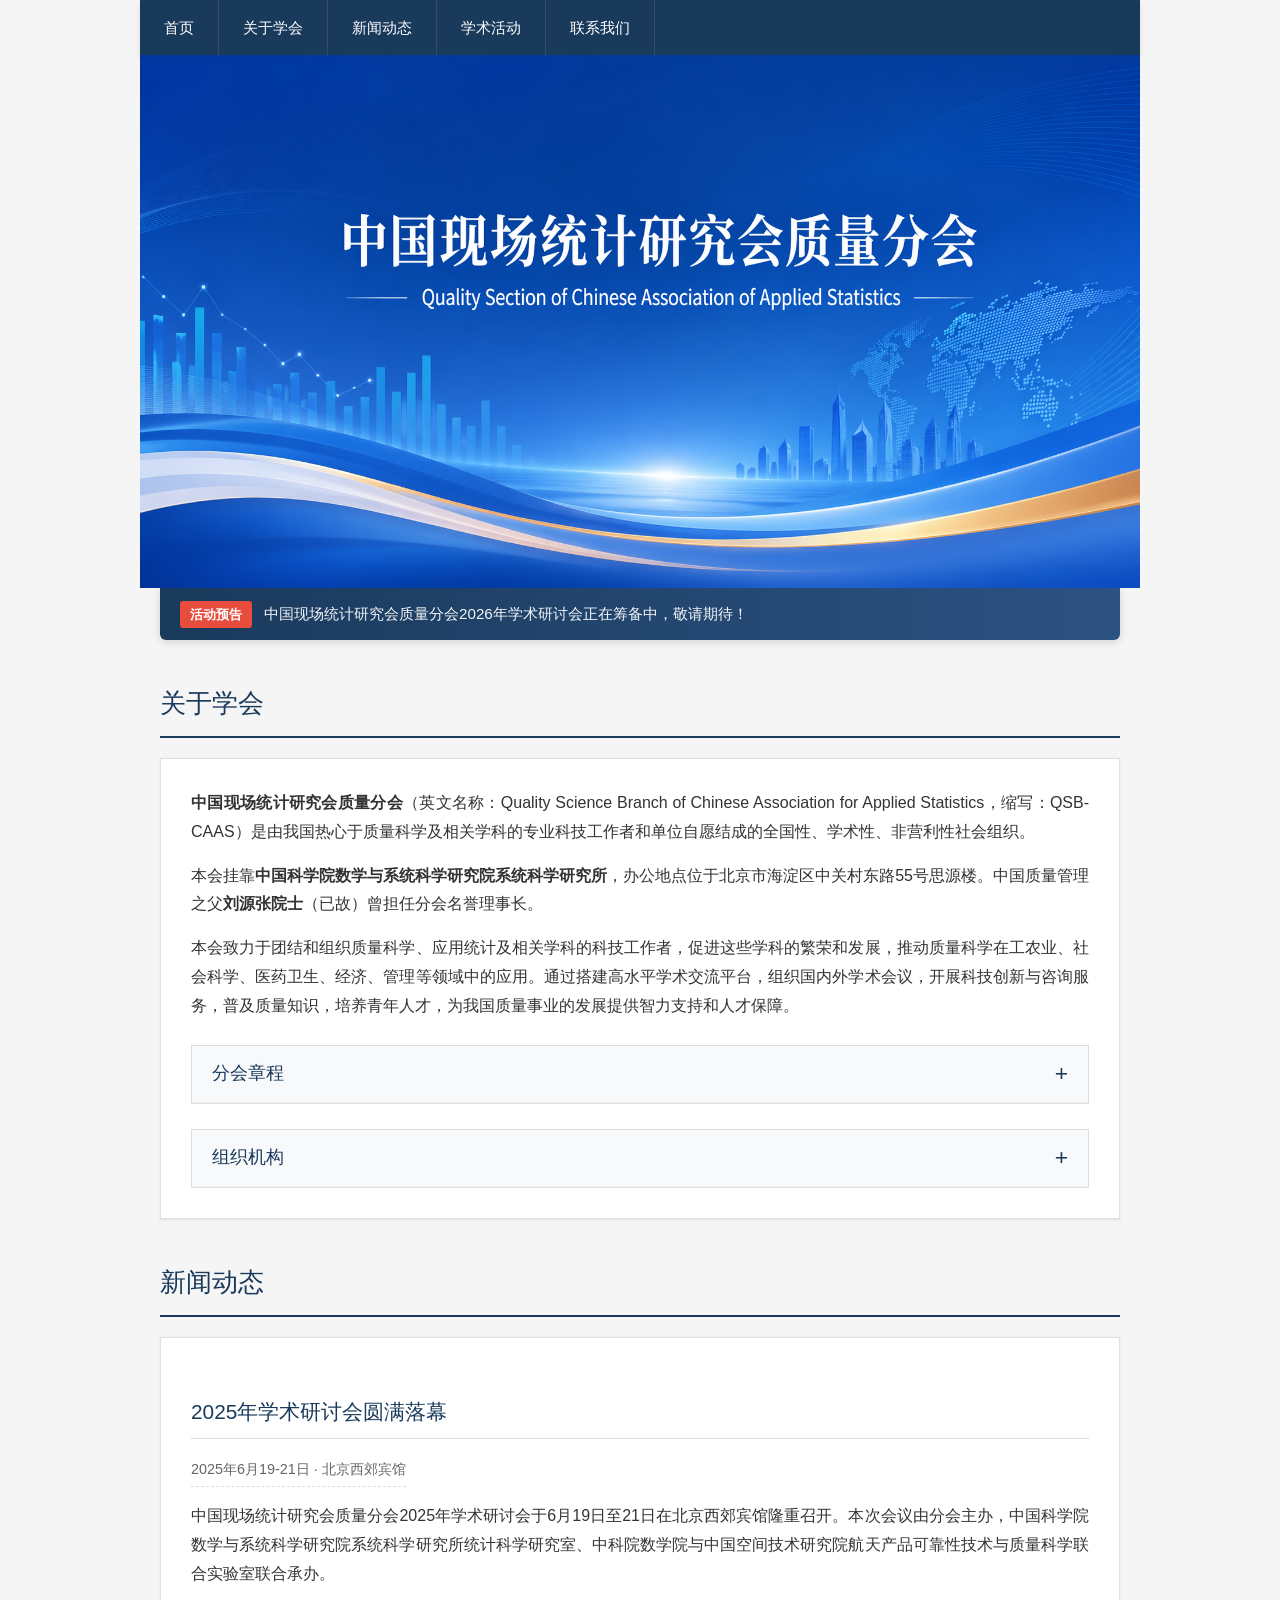
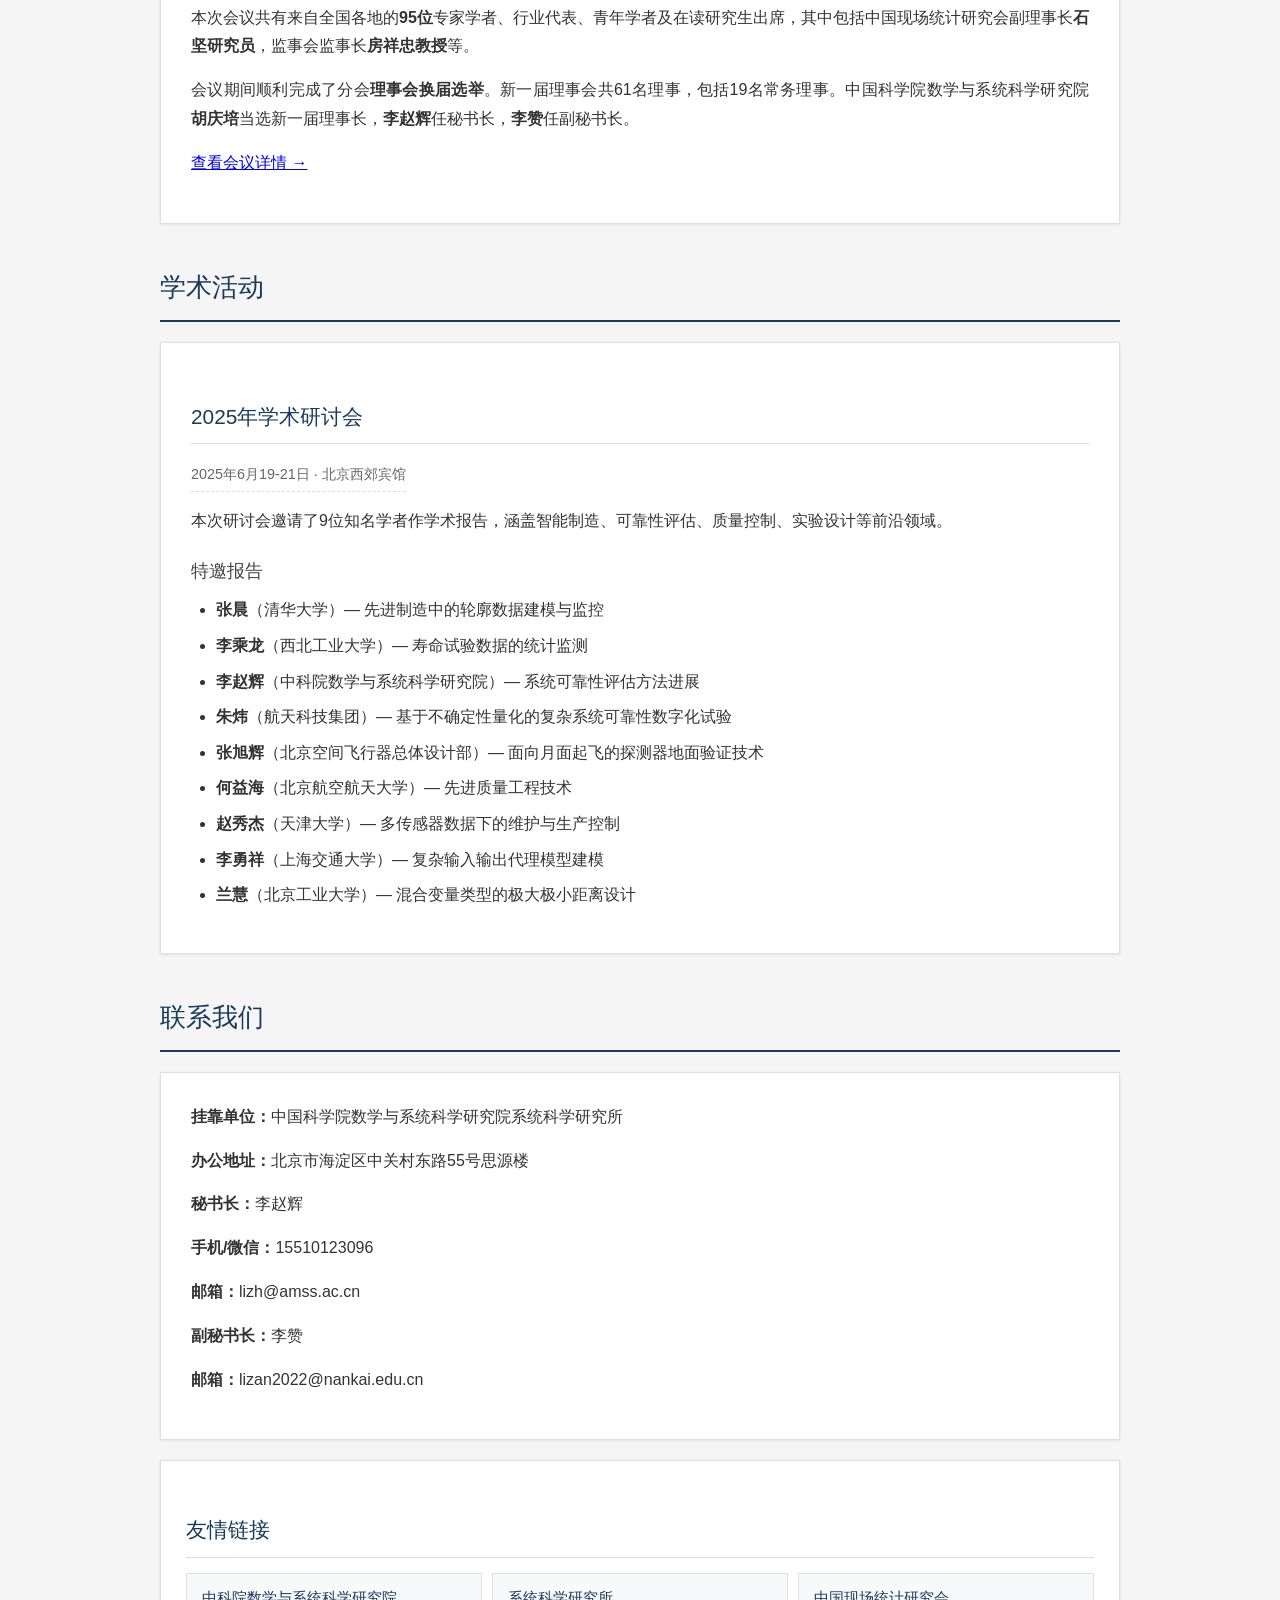
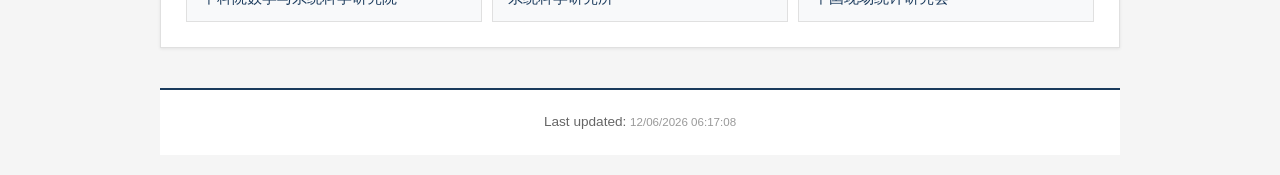
==== commit 124efad7: "feat: add notice bar for upcoming events below title image" ====
--- a/index.html
+++ b/index.html
@@ -20,6 +20,11 @@
 
 <div class="profile">
   <img src="/title.png" alt="中国现场统计研究会质量分会" class="title-img">
+</div>
+
+<div class="notice-bar">
+  <span class="notice-label">活动预告</span>
+  <span class="notice-text">中国现场统计研究会质量分会2026年学术研讨会正在筹备中，敬请期待！</span>
 </div>
 
 <span class='anchor' id='about'></span>
--- a/style.css
+++ b/style.css
@@ -65,6 +65,34 @@
     margin: 0 auto;
 }
 
+.notice-bar {
+    background: linear-gradient(90deg, #1a3a5c 0%, #2c5282 100%);
+    color: white;
+    padding: 12px 20px;
+    margin: 0 20px;
+    border-radius: 0 0 6px 6px;
+    font-size: 0.95em;
+    display: flex;
+    align-items: center;
+    gap: 12px;
+    box-shadow: 0 2px 8px rgba(0,0,0,0.15);
+}
+
+.notice-label {
+    background: #e74c3c;
+    color: white;
+    padding: 2px 10px;
+    border-radius: 3px;
+    font-size: 0.85em;
+    font-weight: bold;
+    white-space: nowrap;
+    flex-shrink: 0;
+}
+
+.notice-text {
+    color: rgba(255,255,255,0.95);
+}
+
 h1 {
     color: #1a3a5c;
     margin: 40px 20px 20px 20px;
@@ -278,6 +306,13 @@
         max-height: 200px;
     }
     
+    .notice-bar {
+        margin: 0 10px;
+        padding: 10px 15px;
+        font-size: 0.9em;
+        flex-wrap: wrap;
+    }
+    
     .section-content {
         margin: 10px;
         padding: 20px;
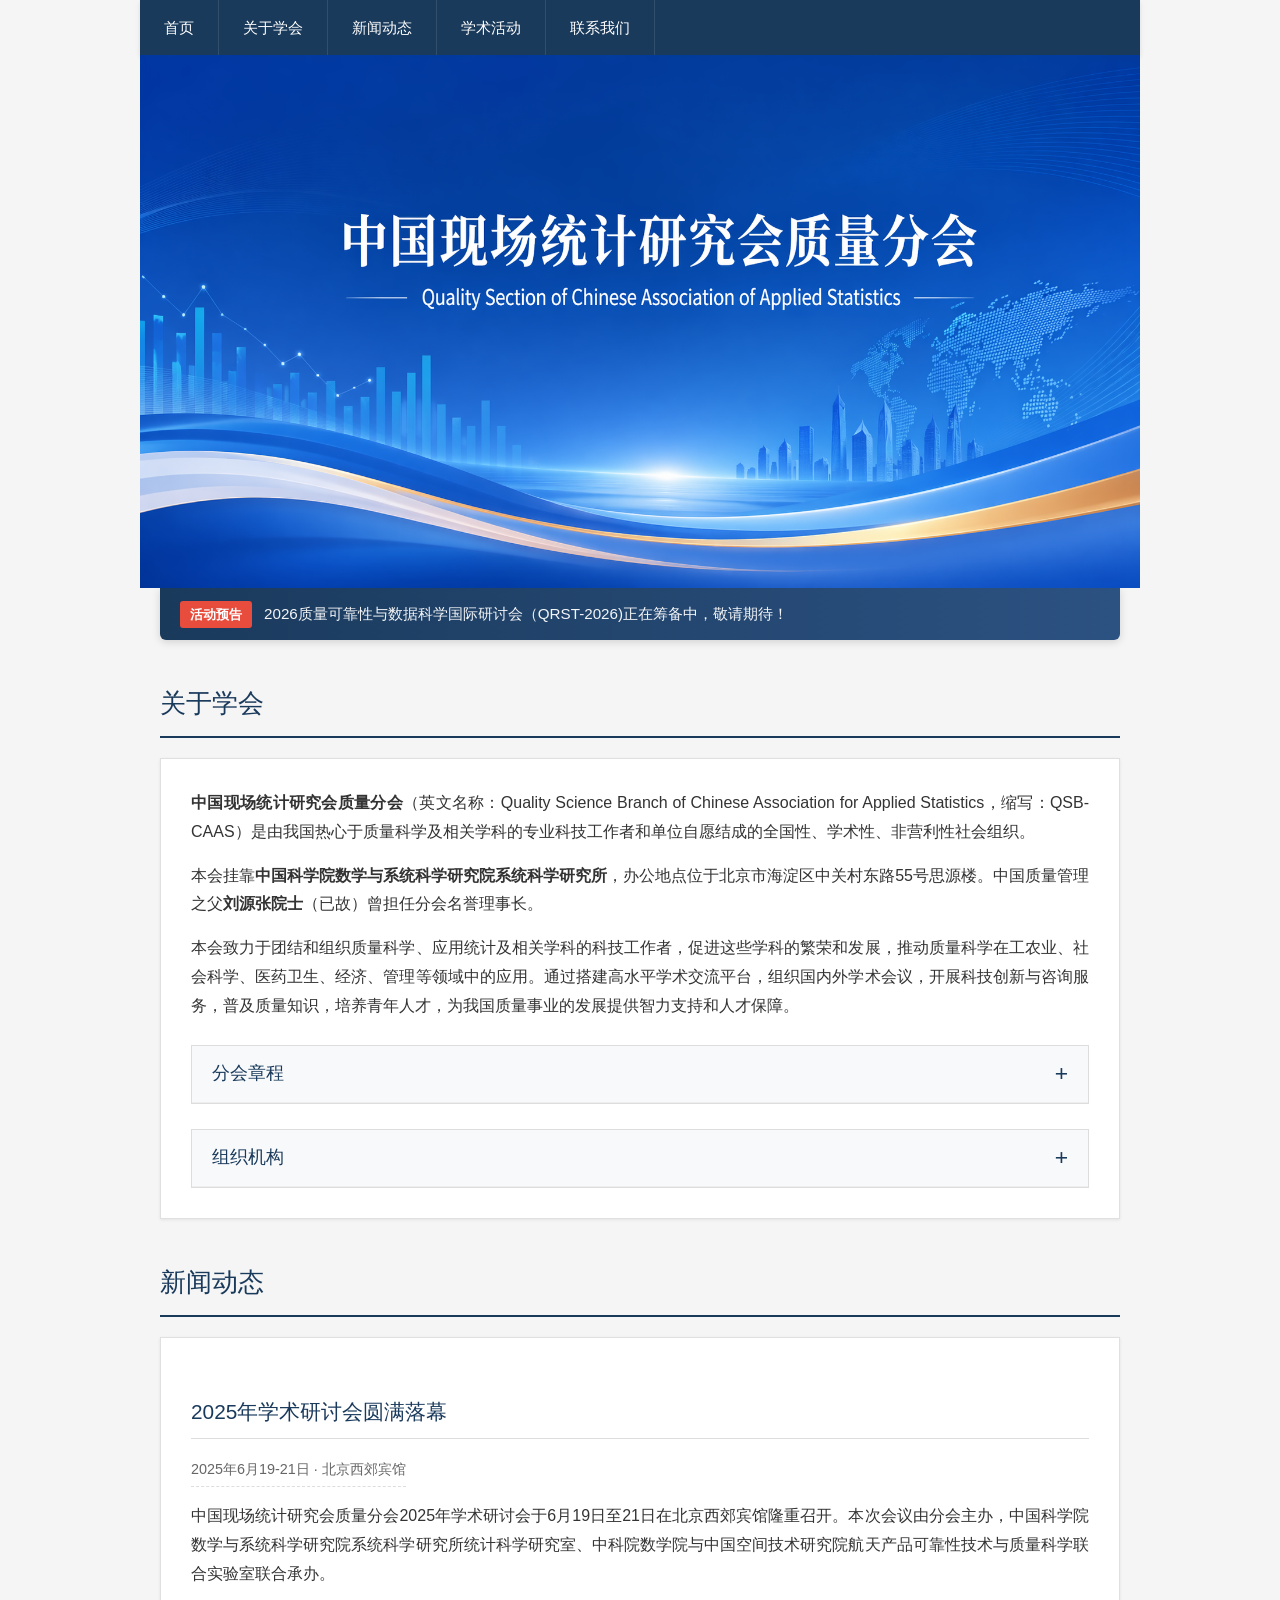
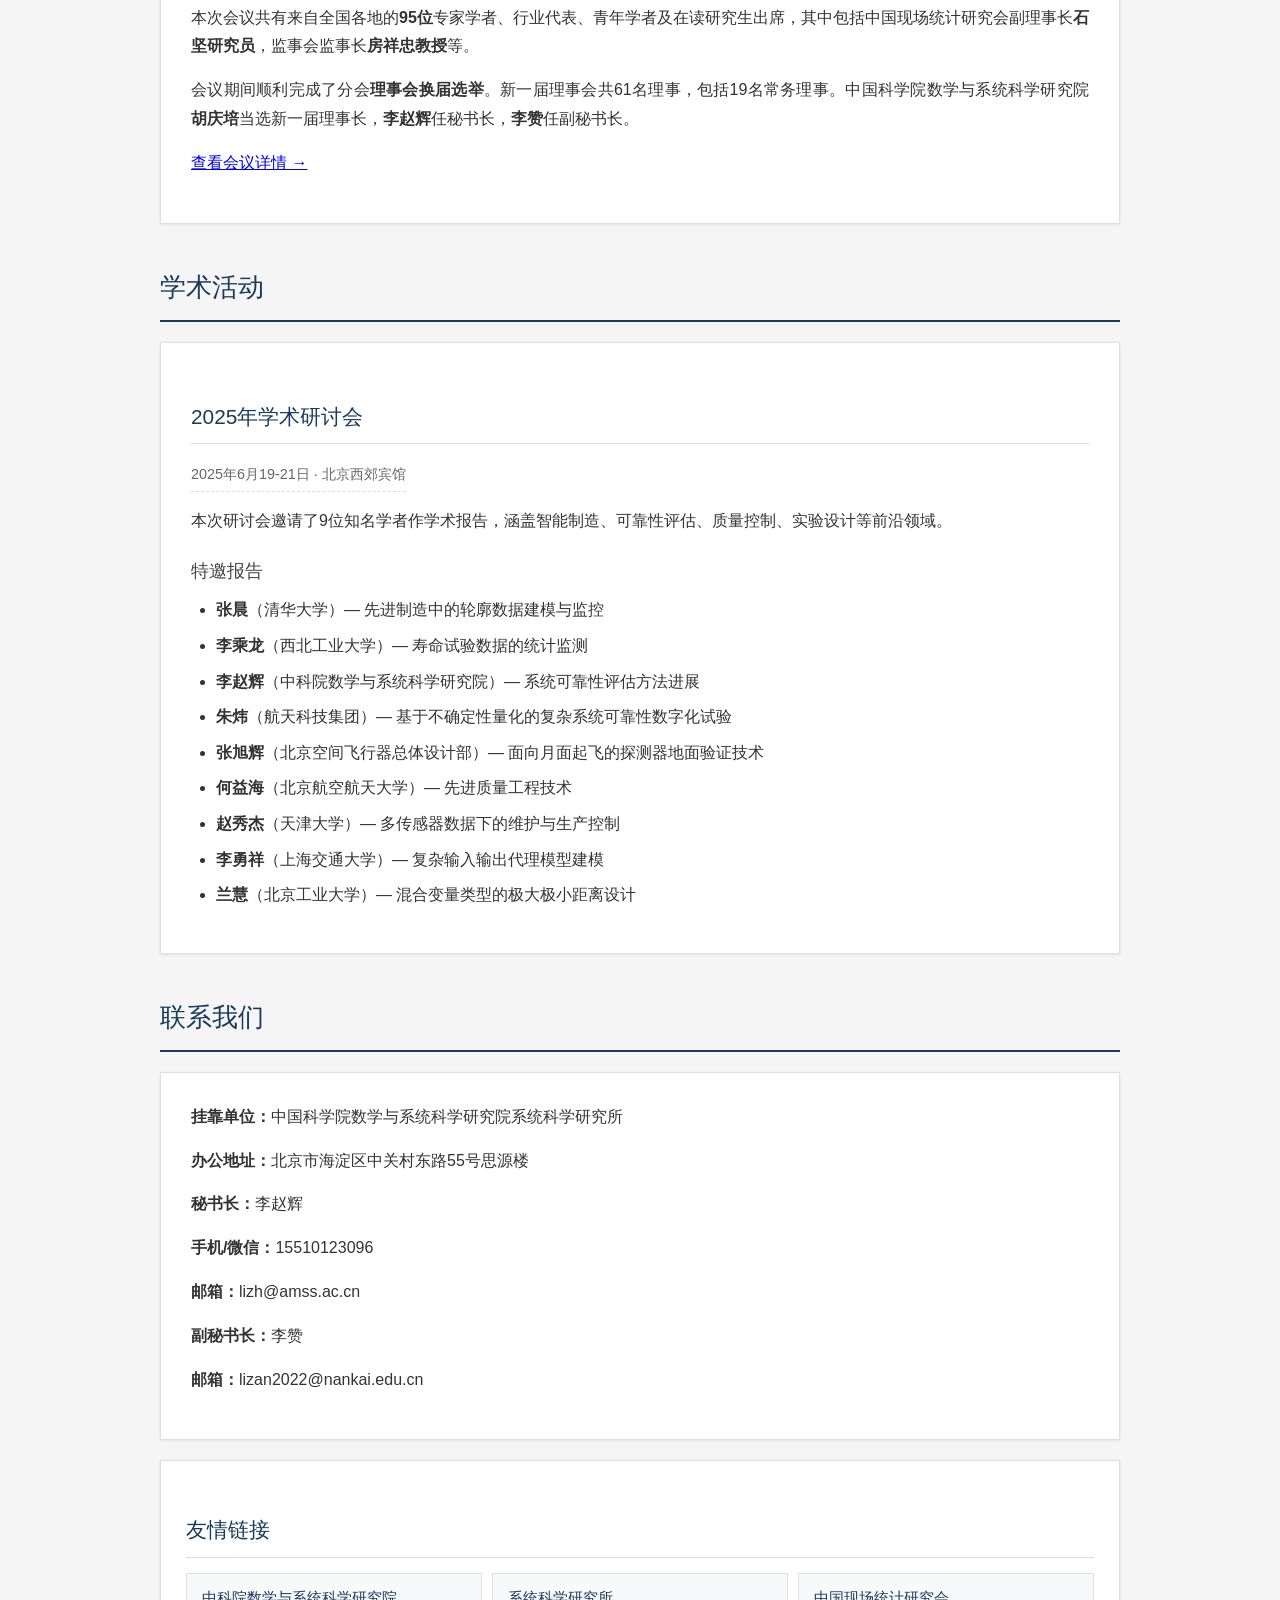
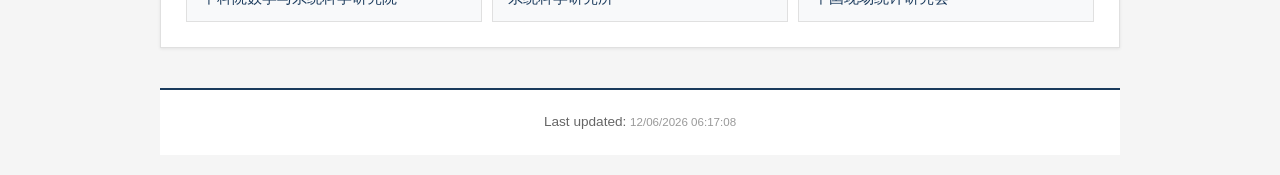
==== commit 09ba8e18: "Update index.html formatting and activity notice" ====
--- a/index.html
+++ b/index.html
@@ -1,140 +1,224 @@
-<!DOCTYPE html>
+<!doctype html>
 <html lang="zh-CN">
-<head>
-    <meta charset="UTF-8">
-    <meta name="viewport" content="width=device-width, initial-scale=1.0">
-    <title>中国现场统计研究会质量分会</title>
-    <link rel="stylesheet" href="/style.css">
-</head>
-<body>
-
-<div class="navbar">
-    <a href="#top">首页</a>
-    <a href="#about">关于学会</a>
-    <a href="#news">新闻动态</a>
-    <a href="#activity">学术活动</a>
-    <a href="#contact">联系我们</a>
-</div>
-
-<span class='anchor' id='top'></span>
-
-<div class="profile">
-  <img src="/title.png" alt="中国现场统计研究会质量分会" class="title-img">
-</div>
-
-<div class="notice-bar">
-  <span class="notice-label">活动预告</span>
-  <span class="notice-text">中国现场统计研究会质量分会2026年学术研讨会正在筹备中，敬请期待！</span>
-</div>
-
-<span class='anchor' id='about'></span>
-
-<h1>关于学会</h1>
-
-<div class="section-content">
-  <p><strong>中国现场统计研究会质量分会</strong>（英文名称：Quality Science Branch of Chinese Association for Applied Statistics，缩写：QSB-CAAS）是由我国热心于质量科学及相关学科的专业科技工作者和单位自愿结成的全国性、学术性、非营利性社会组织。</p>
-  
-  <p>本会挂靠<strong>中国科学院数学与系统科学研究院系统科学研究所</strong>，办公地点位于北京市海淀区中关村东路55号思源楼。中国质量管理之父<strong>刘源张院士</strong>（已故）曾担任分会名誉理事长。</p>
-  
-  <p>本会致力于团结和组织质量科学、应用统计及相关学科的科技工作者，促进这些学科的繁荣和发展，推动质量科学在工农业、社会科学、医药卫生、经济、管理等领域中的应用。通过搭建高水平学术交流平台，组织国内外学术会议，开展科技创新与咨询服务，普及质量知识，培养青年人才，为我国质量事业的发展提供智力支持和人才保障。</p>
-  
-  <details class="council-details">
-    <summary>分会章程</summary>
-    <div class="council-content">
-      <p style="text-align: center; margin: 20px 0;"><a href="/charter.html" style="display: inline-block; padding: 12px 40px; background: linear-gradient(135deg, #667eea 0%, #764ba2 100%); color: white; text-decoration: none; border-radius: 25px; font-weight: bold;">查看完整章程 →</a></p>
-    </div>
-  </details>
-  
-  <details class="council-details">
-    <summary>组织机构</summary>
-    <div class="council-content">
-      <p><strong>秘书长：</strong>李赵辉（中国科学院数学与系统科学研究院）</p>
-      <p><strong>副秘书长：</strong>李赞（南开大学）</p>
-      
-      <h3>顾问（8名）</h3>
-      <p class="council-list">于丹、赵宇、遇今、刘春合、房祥忠、程维虎、石坚、王立</p>
-      
-      <h3>理事长（5人）</h3>
-      <p class="council-list">胡庆培、王凯波、王晶燕、马小兵、艾轶博</p>
-      
-      <h3>常务理事（19名）</h3>
-      <p class="council-list">胡庆培、王凯波、王晶燕、马小兵、艾轶博、熊世峰、艾俊、宋政吉、熊笑、朱炜、何益海、张玺、吴建国、张晨、岳小伟、王典朋、陈磊、李忠华、李勇祥</p>
-      
-      <h3>理事（59名）</h3>
-      <p class="council-list">胡庆培、王凯波、王晶燕、马小兵、艾轶博、熊世峰、艾俊、宋政吉、熊笑、朱炜、何益海、张玺、吴建国、张晨、岳小伟、王典朋、陈磊、李忠华、李勇祥、徐建宇、李赞、李赵辉、王成杰、宋锴、王彦、兰慧、何煦、潘文亮、王星、虞俊、陈建斌、孔祥顺、胡翔斌、赵健宇、张旭辉、张萌、马梁、戴伟、黄婷婷、赵广燕、李乘龙、赵秀杰、郭捷、张兆民、王峰、梁巧、周洪宇、陈佳、姜帆、邹庆荣、陈悦、王柄霖、徐照光、李凌江、高园园、张琪、赵婷、王志琼、王迪</p>
-    </div>
-  </details>
-  
-</div>
-
-<span class='anchor' id='news'></span>
-
-<h1>新闻动态</h1>
-
-<div class="section-content">
-  <h2>2025年学术研讨会圆满落幕</h2>
-  <p class="news-date">2025年6月19-21日 · 北京西郊宾馆</p>
-  
-  <p>中国现场统计研究会质量分会2025年学术研讨会于6月19日至21日在北京西郊宾馆隆重召开。本次会议由分会主办，中国科学院数学与系统科学研究院系统科学研究所统计科学研究室、中科院数学院与中国空间技术研究院航天产品可靠性技术与质量科学联合实验室联合承办。</p>
-  
-  <p>本次会议共有来自全国各地的<strong>95位</strong>专家学者、行业代表、青年学者及在读研究生出席，其中包括中国现场统计研究会副理事长<strong>石坚研究员</strong>，监事会监事长<strong>房祥忠教授</strong>等。</p>
-  
-  <p>会议期间顺利完成了分会<strong>理事会换届选举</strong>。新一届理事会共61名理事，包括19名常务理事。中国科学院数学与系统科学研究院<strong>胡庆培</strong>当选新一届理事长，<strong>李赵辉</strong>任秘书长，<strong>李赞</strong>任副秘书长。</p>
-  
-  <p><a href="#activity">查看会议详情 →</a></p>
-</div>
-
-<span class='anchor' id='activity'></span>
-
-<h1>学术活动</h1>
-
-<div class="section-content">
-  <h2>2025年学术研讨会</h2>
-  <p class="news-date">2025年6月19-21日 · 北京西郊宾馆</p>
-  
-  <p>本次研讨会邀请了9位知名学者作学术报告，涵盖智能制造、可靠性评估、质量控制、实验设计等前沿领域。</p>
-  
-  <h3>特邀报告</h3>
-  <ul>
-    <li><strong>张晨</strong>（清华大学）— 先进制造中的轮廓数据建模与监控</li>
-    <li><strong>李乘龙</strong>（西北工业大学）— 寿命试验数据的统计监测</li>
-    <li><strong>李赵辉</strong>（中科院数学与系统科学研究院）— 系统可靠性评估方法进展</li>
-    <li><strong>朱炜</strong>（航天科技集团）— 基于不确定性量化的复杂系统可靠性数字化试验</li>
-    <li><strong>张旭辉</strong>（北京空间飞行器总体设计部）— 面向月面起飞的探测器地面验证技术</li>
-    <li><strong>何益海</strong>（北京航空航天大学）— 先进质量工程技术</li>
-    <li><strong>赵秀杰</strong>（天津大学）— 多传感器数据下的维护与生产控制</li>
-    <li><strong>李勇祥</strong>（上海交通大学）— 复杂输入输出代理模型建模</li>
-    <li><strong>兰慧</strong>（北京工业大学）— 混合变量类型的极大极小距离设计</li>
-  </ul>
-</div>
-
-<span class='anchor' id='contact'></span>
-
-<h1>联系我们</h1>
-
-<div class="section-content">
-  <p><strong>挂靠单位：</strong>中国科学院数学与系统科学研究院系统科学研究所</p>
-  <p><strong>办公地址：</strong>北京市海淀区中关村东路55号思源楼</p>
-  <p><strong>秘书长：</strong>李赵辉</p>
-  <p><strong>手机/微信：</strong>15510123096</p>
-  <p><strong>邮箱：</strong>lizh@amss.ac.cn</p>
-  <p><strong>副秘书长：</strong>李赞</p>
-  <p><strong>邮箱：</strong>lizan2022@nankai.edu.cn</p>
-</div>
-
-<div class="section-content links-box">
-  <h2>友情链接</h2>
-  <div class="links-grid">
-    <a href="http://www.amss.cas.cn" target="_blank">中科院数学与系统科学研究院</a>
-    <a href="http://iss.amss.cas.cn/" target="_blank">系统科学研究所</a>
-    <a href="https://www.tsien.org" target="_blank">中国现场统计研究会</a>
-  </div>
-</div>
-
-<p class="footer">Last updated: <span id="lastModified"></span></p>
-
-<script src="https://code.jquery.com/jquery-3.6.0.min.js"></script>
-<script src="/script.js"></script>
-
-</body>
+    <head>
+        <meta charset="UTF-8" />
+        <meta name="viewport" content="width=device-width, initial-scale=1.0" />
+        <title>中国现场统计研究会质量分会</title>
+        <link rel="stylesheet" href="/style.css" />
+    </head>
+    <body>
+        <div class="navbar">
+            <a href="#top">首页</a>
+            <a href="#about">关于学会</a>
+            <a href="#news">新闻动态</a>
+            <a href="#activity">学术活动</a>
+            <a href="#contact">联系我们</a>
+        </div>
+
+        <span class="anchor" id="top"></span>
+
+        <div class="profile">
+            <img
+                src="/title.png"
+                alt="中国现场统计研究会质量分会"
+                class="title-img"
+            />
+        </div>
+
+        <div class="notice-bar">
+            <span class="notice-label">活动预告</span>
+            <span class="notice-text"
+                >2026质量可靠性与数据科学国际研讨会（QRST-2026)正在筹备中，敬请期待！</span
+            >
+        </div>
+
+        <span class="anchor" id="about"></span>
+
+        <h1>关于学会</h1>
+
+        <div class="section-content">
+            <p>
+                <strong>中国现场统计研究会质量分会</strong>（英文名称：Quality
+                Science Branch of Chinese Association for Applied
+                Statistics，缩写：QSB-CAAS）是由我国热心于质量科学及相关学科的专业科技工作者和单位自愿结成的全国性、学术性、非营利性社会组织。
+            </p>
+
+            <p>
+                本会挂靠<strong>中国科学院数学与系统科学研究院系统科学研究所</strong>，办公地点位于北京市海淀区中关村东路55号思源楼。中国质量管理之父<strong>刘源张院士</strong>（已故）曾担任分会名誉理事长。
+            </p>
+
+            <p>
+                本会致力于团结和组织质量科学、应用统计及相关学科的科技工作者，促进这些学科的繁荣和发展，推动质量科学在工农业、社会科学、医药卫生、经济、管理等领域中的应用。通过搭建高水平学术交流平台，组织国内外学术会议，开展科技创新与咨询服务，普及质量知识，培养青年人才，为我国质量事业的发展提供智力支持和人才保障。
+            </p>
+
+            <details class="council-details">
+                <summary>分会章程</summary>
+                <div class="council-content">
+                    <p style="text-align: center; margin: 20px 0">
+                        <a
+                            href="/charter.html"
+                            style="
+                                display: inline-block;
+                                padding: 12px 40px;
+                                background: linear-gradient(
+                                    135deg,
+                                    #667eea 0%,
+                                    #764ba2 100%
+                                );
+                                color: white;
+                                text-decoration: none;
+                                border-radius: 25px;
+                                font-weight: bold;
+                            "
+                            >查看完整章程 →</a
+                        >
+                    </p>
+                </div>
+            </details>
+
+            <details class="council-details">
+                <summary>组织机构</summary>
+                <div class="council-content">
+                    <p>
+                        <strong>秘书长：</strong
+                        >李赵辉（中国科学院数学与系统科学研究院）
+                    </p>
+                    <p><strong>副秘书长：</strong>李赞（南开大学）</p>
+
+                    <h3>顾问（8名）</h3>
+                    <p class="council-list">
+                        于丹、赵宇、遇今、刘春合、房祥忠、程维虎、石坚、王立
+                    </p>
+
+                    <h3>理事长（5人）</h3>
+                    <p class="council-list">
+                        胡庆培、王凯波、王晶燕、马小兵、艾轶博
+                    </p>
+
+                    <h3>常务理事（19名）</h3>
+                    <p class="council-list">
+                        胡庆培、王凯波、王晶燕、马小兵、艾轶博、熊世峰、艾俊、宋政吉、熊笑、朱炜、何益海、张玺、吴建国、张晨、岳小伟、王典朋、陈磊、李忠华、李勇祥
+                    </p>
+
+                    <h3>理事（59名）</h3>
+                    <p class="council-list">
+                        胡庆培、王凯波、王晶燕、马小兵、艾轶博、熊世峰、艾俊、宋政吉、熊笑、朱炜、何益海、张玺、吴建国、张晨、岳小伟、王典朋、陈磊、李忠华、李勇祥、徐建宇、李赞、李赵辉、王成杰、宋锴、王彦、兰慧、何煦、潘文亮、王星、虞俊、陈建斌、孔祥顺、胡翔斌、赵健宇、张旭辉、张萌、马梁、戴伟、黄婷婷、赵广燕、李乘龙、赵秀杰、郭捷、张兆民、王峰、梁巧、周洪宇、陈佳、姜帆、邹庆荣、陈悦、王柄霖、徐照光、李凌江、高园园、张琪、赵婷、王志琼、王迪
+                    </p>
+                </div>
+            </details>
+        </div>
+
+        <span class="anchor" id="news"></span>
+
+        <h1>新闻动态</h1>
+
+        <div class="section-content">
+            <h2>2025年学术研讨会圆满落幕</h2>
+            <p class="news-date">2025年6月19-21日 · 北京西郊宾馆</p>
+
+            <p>
+                中国现场统计研究会质量分会2025年学术研讨会于6月19日至21日在北京西郊宾馆隆重召开。本次会议由分会主办，中国科学院数学与系统科学研究院系统科学研究所统计科学研究室、中科院数学院与中国空间技术研究院航天产品可靠性技术与质量科学联合实验室联合承办。
+            </p>
+
+            <p>
+                本次会议共有来自全国各地的<strong>95位</strong>专家学者、行业代表、青年学者及在读研究生出席，其中包括中国现场统计研究会副理事长<strong>石坚研究员</strong>，监事会监事长<strong>房祥忠教授</strong>等。
+            </p>
+
+            <p>
+                会议期间顺利完成了分会<strong>理事会换届选举</strong>。新一届理事会共61名理事，包括19名常务理事。中国科学院数学与系统科学研究院<strong>胡庆培</strong>当选新一届理事长，<strong>李赵辉</strong>任秘书长，<strong>李赞</strong>任副秘书长。
+            </p>
+
+            <p><a href="#activity">查看会议详情 →</a></p>
+        </div>
+
+        <span class="anchor" id="activity"></span>
+
+        <h1>学术活动</h1>
+
+        <div class="section-content">
+            <h2>2025年学术研讨会</h2>
+            <p class="news-date">2025年6月19-21日 · 北京西郊宾馆</p>
+
+            <p>
+                本次研讨会邀请了9位知名学者作学术报告，涵盖智能制造、可靠性评估、质量控制、实验设计等前沿领域。
+            </p>
+
+            <h3>特邀报告</h3>
+            <ul>
+                <li>
+                    <strong>张晨</strong>（清华大学）—
+                    先进制造中的轮廓数据建模与监控
+                </li>
+                <li>
+                    <strong>李乘龙</strong>（西北工业大学）—
+                    寿命试验数据的统计监测
+                </li>
+                <li>
+                    <strong>李赵辉</strong>（中科院数学与系统科学研究院）—
+                    系统可靠性评估方法进展
+                </li>
+                <li>
+                    <strong>朱炜</strong>（航天科技集团）—
+                    基于不确定性量化的复杂系统可靠性数字化试验
+                </li>
+                <li>
+                    <strong>张旭辉</strong>（北京空间飞行器总体设计部）—
+                    面向月面起飞的探测器地面验证技术
+                </li>
+                <li>
+                    <strong>何益海</strong>（北京航空航天大学）—
+                    先进质量工程技术
+                </li>
+                <li>
+                    <strong>赵秀杰</strong>（天津大学）—
+                    多传感器数据下的维护与生产控制
+                </li>
+                <li>
+                    <strong>李勇祥</strong>（上海交通大学）—
+                    复杂输入输出代理模型建模
+                </li>
+                <li>
+                    <strong>兰慧</strong>（北京工业大学）—
+                    混合变量类型的极大极小距离设计
+                </li>
+            </ul>
+        </div>
+
+        <span class="anchor" id="contact"></span>
+
+        <h1>联系我们</h1>
+
+        <div class="section-content">
+            <p>
+                <strong>挂靠单位：</strong
+                >中国科学院数学与系统科学研究院系统科学研究所
+            </p>
+            <p><strong>办公地址：</strong>北京市海淀区中关村东路55号思源楼</p>
+            <p><strong>秘书长：</strong>李赵辉</p>
+            <p><strong>手机/微信：</strong>15510123096</p>
+            <p><strong>邮箱：</strong>lizh@amss.ac.cn</p>
+            <p><strong>副秘书长：</strong>李赞</p>
+            <p><strong>邮箱：</strong>lizan2022@nankai.edu.cn</p>
+        </div>
+
+        <div class="section-content links-box">
+            <h2>友情链接</h2>
+            <div class="links-grid">
+                <a href="http://www.amss.cas.cn" target="_blank"
+                    >中科院数学与系统科学研究院</a
+                >
+                <a href="http://iss.amss.cas.cn/" target="_blank"
+                    >系统科学研究所</a
+                >
+                <a href="https://www.tsien.org" target="_blank"
+                    >中国现场统计研究会</a
+                >
+            </div>
+        </div>
+
+        <p class="footer">Last updated: <span id="lastModified"></span></p>
+
+        <script src="https://code.jquery.com/jquery-3.6.0.min.js"></script>
+        <script src="/script.js"></script>
+    </body>
 </html>
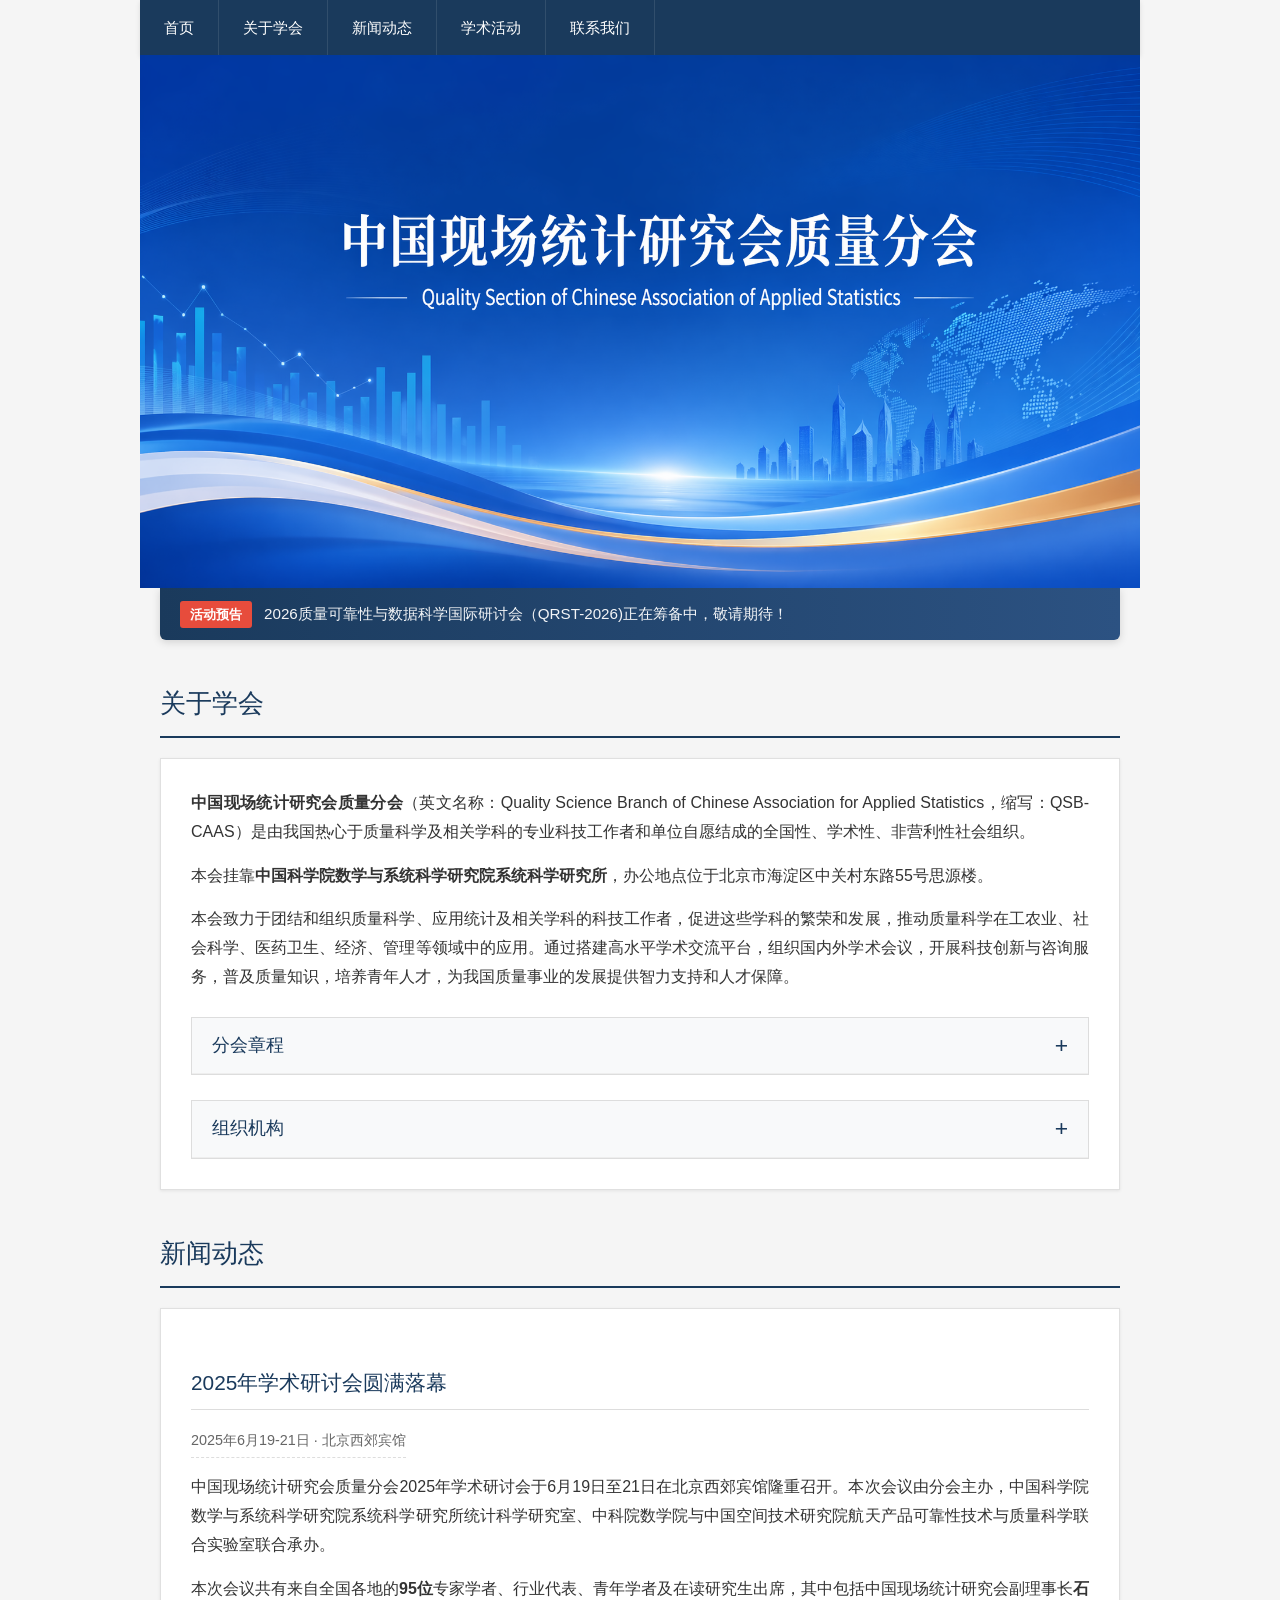
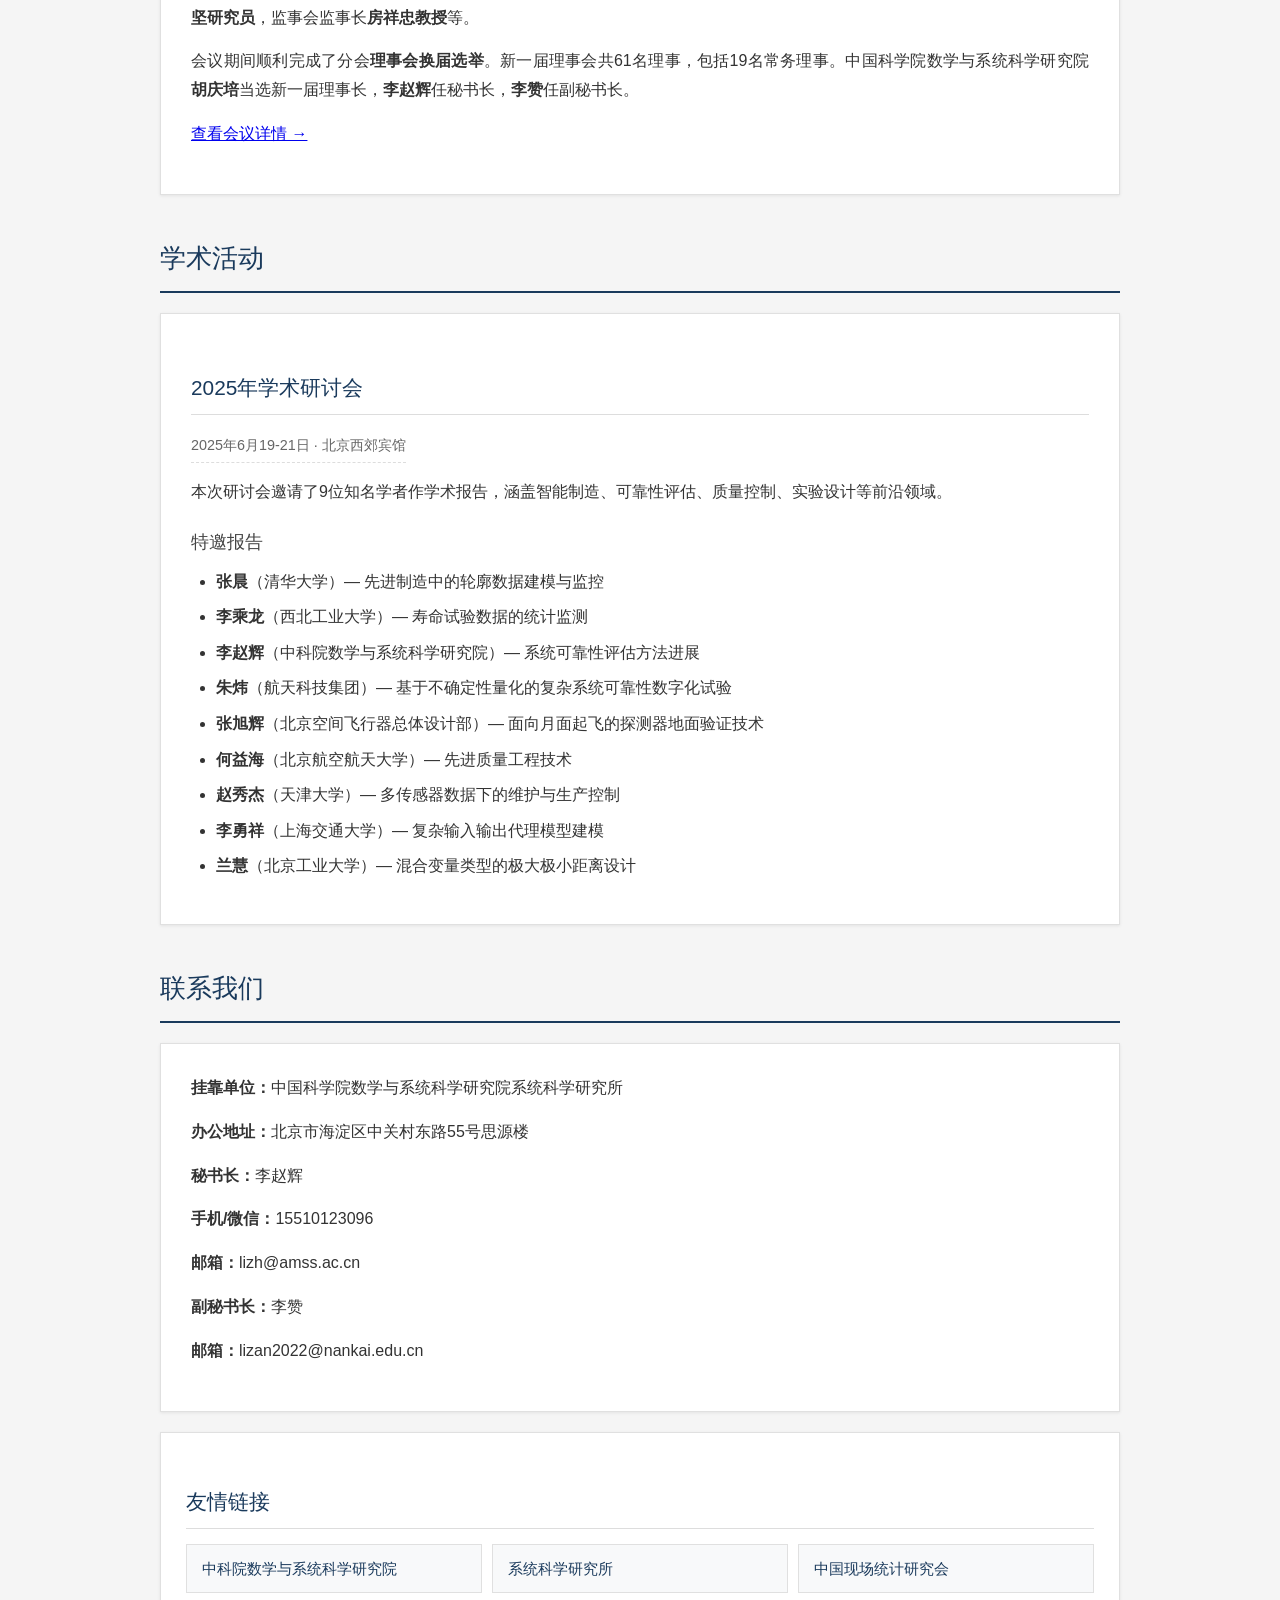
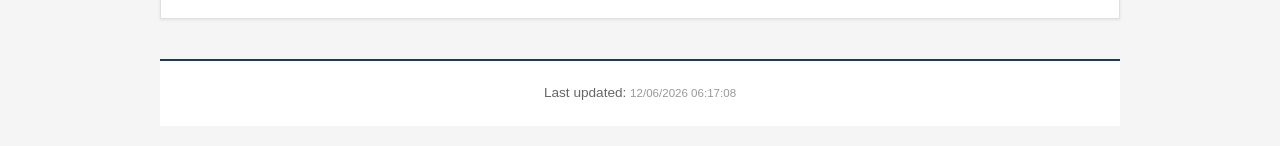
==== commit 330b2c68: "Remove honorary chairman mention" ====
--- a/index.html
+++ b/index.html
@@ -44,7 +44,7 @@
             </p>
 
             <p>
-                本会挂靠<strong>中国科学院数学与系统科学研究院系统科学研究所</strong>，办公地点位于北京市海淀区中关村东路55号思源楼。中国质量管理之父<strong>刘源张院士</strong>（已故）曾担任分会名誉理事长。
+                本会挂靠<strong>中国科学院数学与系统科学研究院系统科学研究所</strong>，办公地点位于北京市海淀区中关村东路55号思源楼。
             </p>
 
             <p>
@@ -210,7 +210,7 @@
                 <a href="http://iss.amss.cas.cn/" target="_blank"
                     >系统科学研究所</a
                 >
-                <a href="https://www.tsien.org" target="_blank"
+                <a href="https://www.caas-net.org.cn/" target="_blank"
                     >中国现场统计研究会</a
                 >
             </div>
